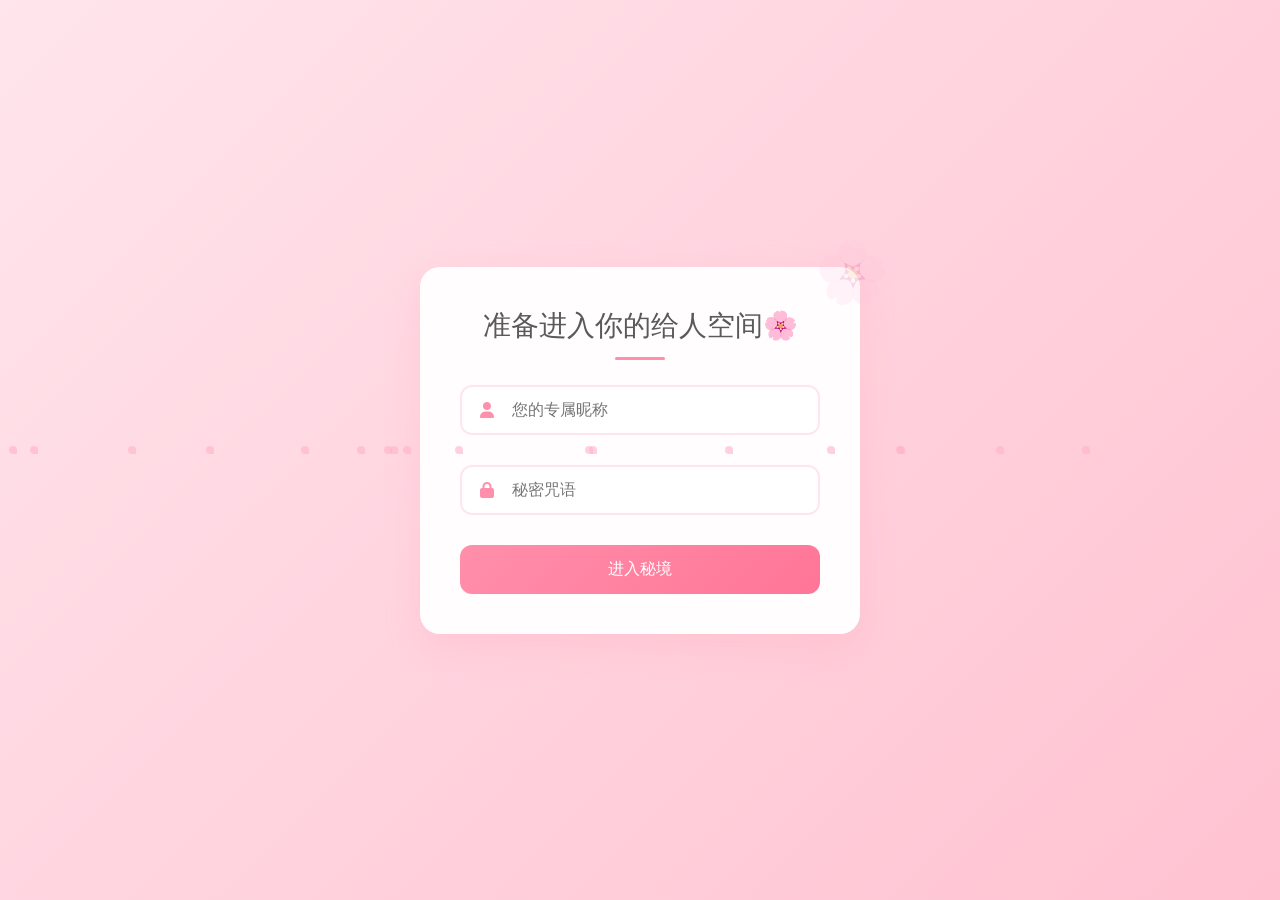
==== index2.html @ 4d69b46b "Update and rename index.html to index2.html" ====
<!DOCTYPE html>
<html lang="zh-CN">

<head>
    <meta charset="UTF-8">
    <meta name="viewport" content="width=device-width, initial-scale=1.0">
    <title>幺妹儿的个人空间</title>
    <link rel="stylesheet" href="/friend/styles.css">
    <link rel="stylesheet" href="https://cdnjs.cloudflare.com/ajax/libs/font-awesome/6.4.0/css/all.min.css">
    <script>
        window.location.href = 'login.html';
    </script>
     </head>

<body>
    <!-- 可收起的侧边导航 -->
    <nav class="sidebar" id="sidebar">
        <div class="toggle-sidebar" onclick="toggleSidebar()">
            <i class="fas fa-chevron-left" id="sidebarIcon"></i>
        </div>
        <img src="avatar.jpg" class="avatar" alt="头像">
        <h2 class="sidebar-text">幺妹儿</h2>
        <ul style="list-style:none; margin-top:1rem;">
            <li onclick="switchView('home')" style="padding:12px; border-radius:12px; cursor:pointer; margin-bottom:8px;">
                <i class="fas fa-home"></i> <span class="sidebar-text">主页</span>
            </li>
            <li onclick="switchView('diary')" style="padding:12px; border-radius:12px; cursor:pointer; margin-bottom:8px;">
                <i class="fas fa-book"></i> <span class="sidebar-text">日记本</span>
            </li>
            <li onclick="switchView('countdown')" style="padding:12px; border-radius:12px; cursor:pointer; margin-bottom:8px;">
                <i class="fas fa-clock"></i> <span class="sidebar-text">倒计时</span>
            </li>
            <li onclick="switchView('wishlist')" style="padding:12px; border-radius:12px; cursor:pointer;">
                <i class="fas fa-star"></i> <span class="sidebar-text">心愿单</span>
            </li>
        </ul>
    </nav>

    <!-- 主内容区 -->
    <main id="mainContent" style="margin-left:280px; padding:2rem; transition: margin-left 0.3s;">
        <!-- 首页 朋友圈 -->
        <section id="homeView">
            <div class="moment-card fade-in">
                <div class="moment-header">
                    <img src="avatar.jpg" class="moment-avatar" alt="头像">
                    <div>
                        <h3>幺妹儿</h3>
                        <small>2025年3月30日17:49</small>
                    </div>
                </div>
                <div class="moment-content">
                    一起看樱花吗ovo
                </div>
                <video id="gardenVideo" controls>
                    <source src="garden_video.mp4" type="video/mp4">
                    您的浏览器不支持视频播放
                </video>
            </div>
            <div class="moment-card fade-in">
                <div class="moment-header">
                    <img src="avatar.jpg" class="moment-avatar" alt="头像">
                    <div>
                        <h3>幺妹儿</h3>
                        <small>2025年3月29日12:52</small>
                    </div>
                </div>
                <div class="moment-content">
                    孤独患者 - 陈奕迅
                </div>
                <div class="moment-content">
                    <audio controls>
                        <source src="music.mp3" type="audio/mpeg">
                        您的浏览器不支持音频播放
                    </audio>
                </div>
            </div>
            <div class="moment-card fade-in">
                <div class="moment-header">
                    <img src="avatar.jpg" class="moment-avatar" alt="头像">
                    <div>
                        <h3>幺妹儿</h3>
                        <small>2025年3月28日18:16</small>
                    </div>
                </div>
                <div class="moment-content">
                    <p>姐妹还是大权威了</p >
                    <img src="1.jpg" alt="图文内容图片" style="max-width: 100%; height: auto;">
                </div>
            </div>
            <div class="moment-card fade-in">
                <div class="moment-header">
                    <img src="avatar.jpg" class="moment-avatar" alt="头像">
                    <div>
                        <h3>幺妹儿</h3>
                        <small>2025年3月21日21:03</small>
                    </div>
                </div>
                <div class="moment-content">
                    <p>小企鹅🐧</p >
                    <img src="2.jpg" alt="图文内容图片" style="max-width: 100%; height: auto;">
                    <img src="3.jpg" alt="图文内容图片" style="max-width: 100%; height: auto;">
                </div>
            </div>
            <div class="moment-card fade-in">
                <div class="moment-header">
                    <img src="avatar.jpg" class="moment-avatar" alt="头像">
                    <div>
                        <h3>幺妹儿</h3>
                        <small>2025年3月21日17:25</small>
                    </div>
                </div>
                <div class="moment-content">
                    <p>等你读懂我的鱿鱼 我已经被做成铁板烧了TvT</p >
                </div>
            </div>
            <div class="moment-card fade-in">
                <div class="moment-header">
                    <img src="avatar.jpg" class="moment-avatar" alt="头像">
                    <div>
                        <h3>幺妹儿</h3>
                        <small>2025年3月16日15:24</small>
                    </div>
                </div>
                <div class="moment-content">
                    <p>爱使人像小孩</p >
                    <img src="4.jpg" alt="图文内容图片" style="max-width: 100%; height: auto;">
                    <img src="5.jpg" alt="图文内容图片" style="max-width: 100%; height: auto;">
                </div>
      </div>
            <div class="moment-card fade-in">
                <div class="moment-header">
                    <img src="avatar.jpg" class="moment-avatar" alt="头像">
                    <div>
                        <h3>幺妹儿</h3>
                        <small>2025年3月15日19:05</small>
                    </div>
                </div>
                <div class="moment-content">
                    <p>如果你连我的眼泪都不在乎 那我将没有任何武器TvT</p >
                </div>
            </div>
            <div class="moment-card fade-in">
                <div class="moment-header">
                    <img src="avatar.jpg" class="moment-avatar" alt="头像">
                    <div>
                        <h3>幺妹儿</h3>
                        <small>2025年3月9日16:48</small>
                    </div>
                </div>
                <div class="moment-content">
                    <p>阿玛提拉斯</p >
                    <img src="6.jpg" alt="图文内容图片" style="max-width: 100%; height: auto;">
                </div>
            </div>
            <div class="moment-card fade-in">
                <div class="moment-header">
                    <img src="avatar.jpg" class="moment-avatar" alt="头像">
                    <div>
                        <h3>幺妹儿</h3>
                        <small>2025年3月9日16:40</small>
                    </div>
                </div>
                <div class="moment-content">
                    <p>う手写小猫开心日志₍˄ ₗ   ̫ ₗ ˄₎੭ﾞ。</p >
                </div>
                <video id="gardenVideo" controls>
                    <source src="7.mp4" type="video/mp4">
                    您的浏览器不支持视频播放
                </video>
            </div>
            <div class="moment-card fade-in">
                <div class="moment-header">
                    <img src="avatar.jpg" class="moment-avatar" alt="头像">
                    <div>
                        <h3>幺妹儿</h3>
                        <small>2025年3月21日21:03</small>
                    </div>
                </div>
                <div class="moment-content">
                    <p>ꉂ  ᳐  ˋ ᗜ ˊ    ᳐ฅ</p >
                    <img src="8.jpg" alt="图文内容图片" style="max-width: 100%; height: auto;">
                </div>
            </div>
        </section>

        <!-- 日记本视图 -->
        <section id="diaryView" style="display:none;">
            <div style="background:var(--card-bg); backdrop-filter:var(--blur); border-radius:18px; padding:1.5rem; margin-bottom:2rem;">
                <div style="display:flex; gap:12px; margin-bottom:1rem;">
                    <button onclick="saveDiary()" style="padding:0 24px; height:44px; background:var(--primary); color:white; border:none; border-radius:12px; cursor:pointer;">
                        <i class="fas fa-save"></i> 保存日记
                    </button>
                    <input type="color" id="moodColor" style="height:44px; width:44px; border-radius:12px; border:none;">
                </div>
                <textarea id="diaryContent" placeholder="写下今天的感受..." style="width:100%; height:200px; padding:1rem; border-radius:12px; border:1px solid #eee; resize: none;"></textarea>
            </div>
            <div id="diaryContainer" style="display:grid; grid-template-columns:repeat(auto-fill, minmax(300px, 1fr)); gap:1.5rem;"></div>
        </section>

        <!-- 倒计时视图 -->
        <section id="countdownView" style="display:none;">
            <div style="background:var(--card-bg); backdrop-filter:var(--blur); border-radius:18px; padding:1.5rem; margin-bottom:2rem;">
                <h3 style="margin-bottom:1rem;">添加新倒计时</h3>
                <div style="display:flex; gap:12px; margin-bottom:1rem;">
                    <input type="text" id="countdownName" placeholder="事件名称" style="flex:1; padding:12px; border-radius:12px; border:1px solid #eee;">
                    <input type="date" id="countdownDate" style="padding:12px; border-radius:12px; border:1px solid #eee;">
                </div>
                <button onclick="addCountdown()" style="padding:0 24px; height:44px; background:var(--secondary); color:white; border:none; border-radius:12px; cursor:pointer;">
                    <i class="fas fa-plus"></i> 添加新倒计时
                </button>
            </div>
            <div id="countdownContainer"></div>
        </section>

        <!-- 心愿单视图 -->
        <section id="wishlistView" style="display:none;">
            <div style="background:var(--card-bg); backdrop-filter:var(--blur); border-radius:18px; padding:1.5rem; margin-bottom:2rem;">
                <h3 style="margin-bottom:1rem;">添加新心愿</h3>
                <div style="display:flex; gap:12px; margin-bottom:1rem;">
                    <input type="text" id="wishInput" placeholder="我的心愿..." style="flex:1; padding:12px; border-radius:12px; border:1px solid #eee;">
                </div>
                <button onclick="addWish()" style="padding:0 24px; height:44px; background:var(--secondary); color:white; border:none; border-radius:12px; cursor:pointer;">
                    <i class="fas fa-plus"></i> 添加
                </button>
            </div>
            <div id="wishlistContainer" style="display:grid; gap:1rem;"></div>
        </section>
    </main>

    <!-- 图片查看器 -->
    <div id="imageViewer" style="position:fixed; top:0; left:0; width:100vw; height:100vh; background:rgba(0,0,0,0.9); display:none; justify-content:center; align-items:center; z-index:1000;">
        <span onclick="closeImage()" style="position:absolute; top:20px; right:20px; color:white; font-size:2rem; cursor:pointer;">&times;</span>
        < img id="viewedImage" style="max-width:90%; max-height:90%; border-radius:8px;">
    </div>

    <!-- 音乐播放器 -->
    <div style="position:fixed; bottom:0; left:200px; right:0; height:80px; background:var(--card-bg); backdrop-filter:var(--blur); display:flex; align-items:center; padding:0 2rem; border-top:1px solid rgba(0,0,0,0.05); transition: left 0.3s;">
        <audio id="player" controls style="width:100%;">
            <source src="music.mp3" type="audio/mpeg">
            您的浏览器不支持音频元素
        </audio>
    </div>

    <script src="/friend/app.js"></script>
</body>

</html>
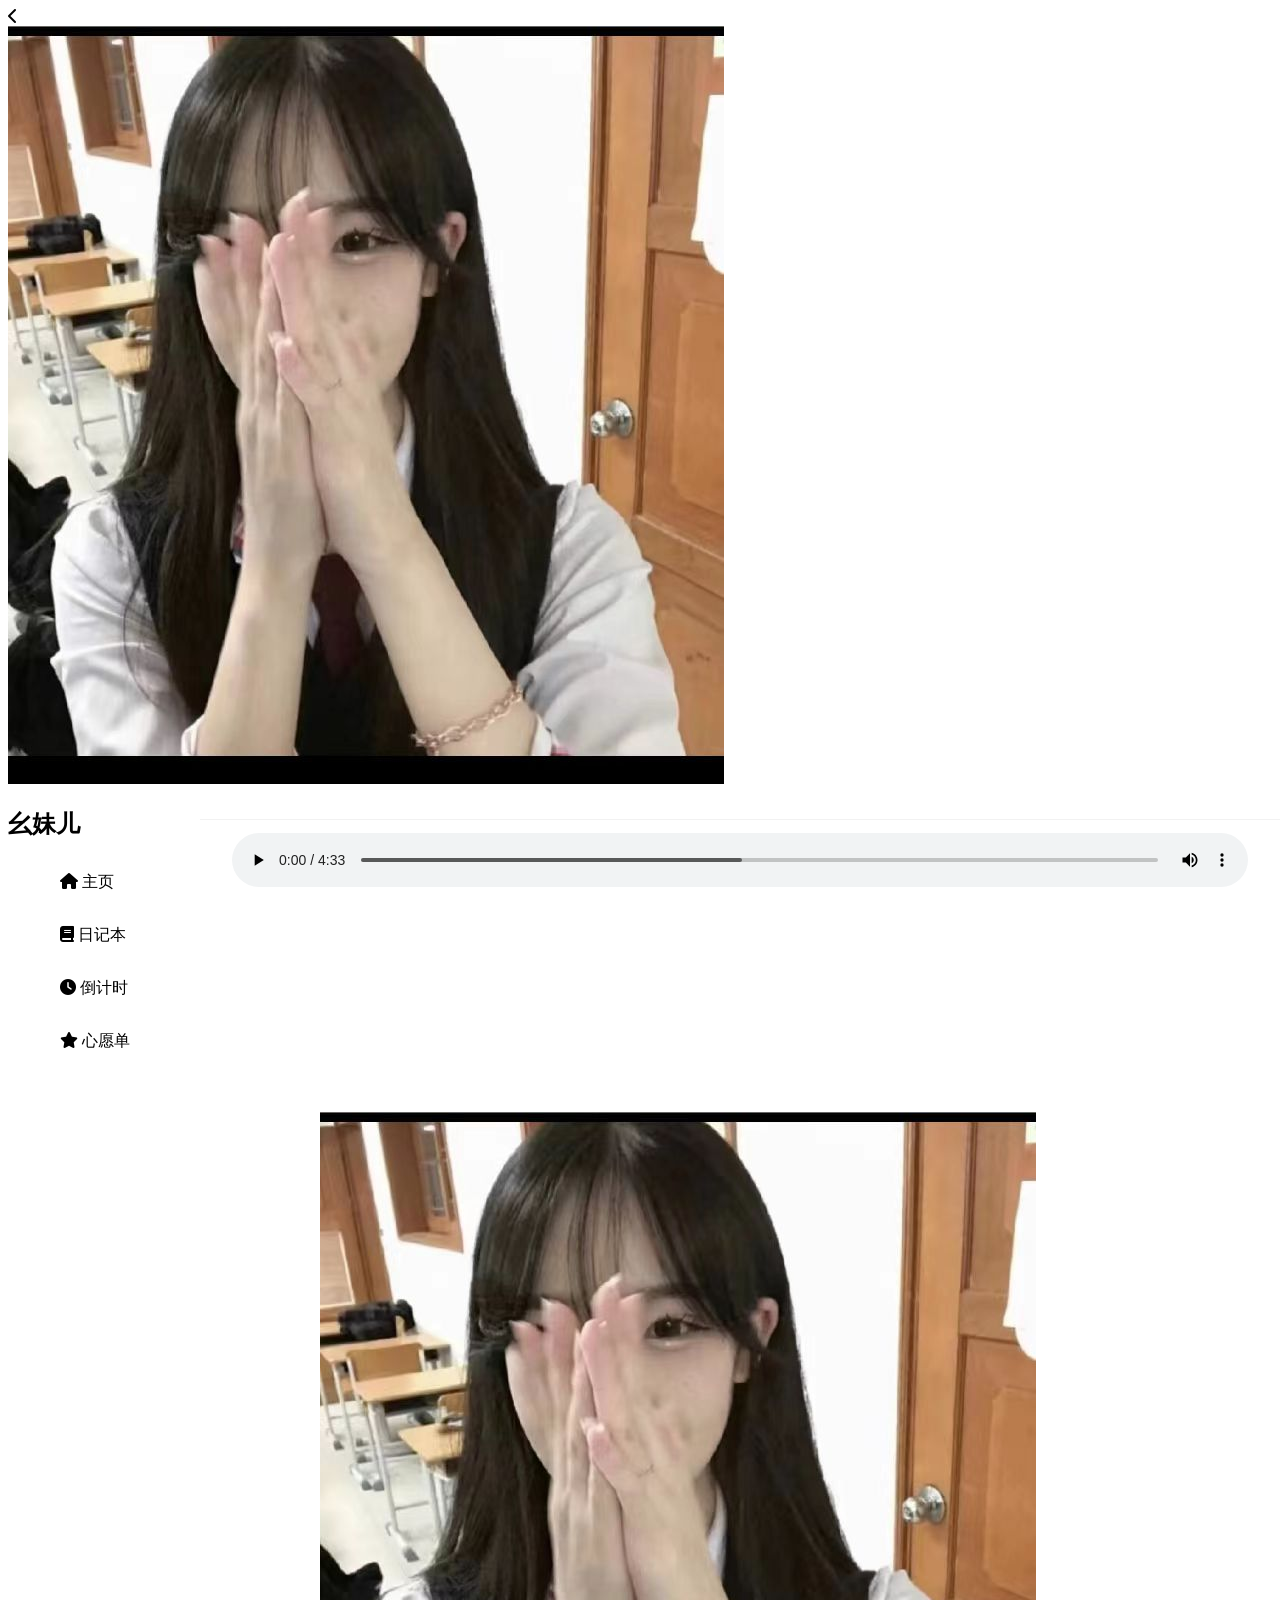
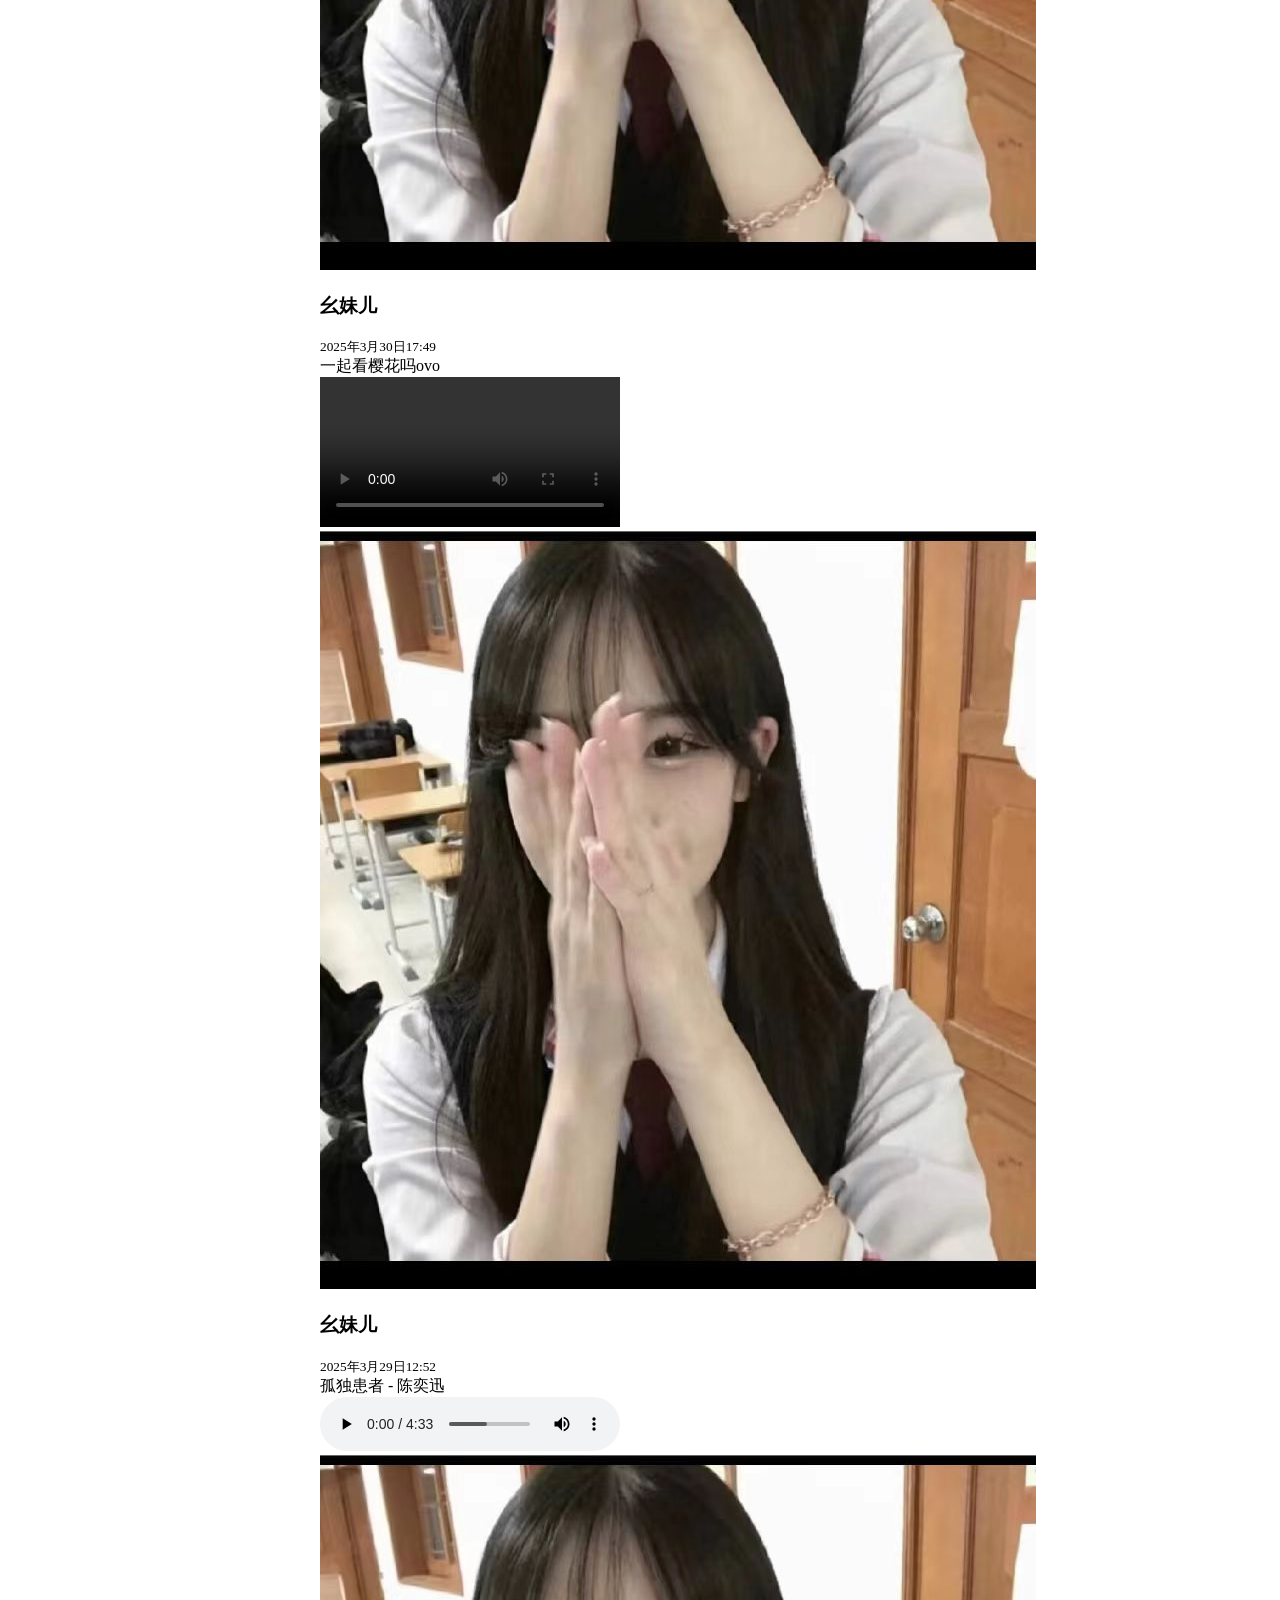
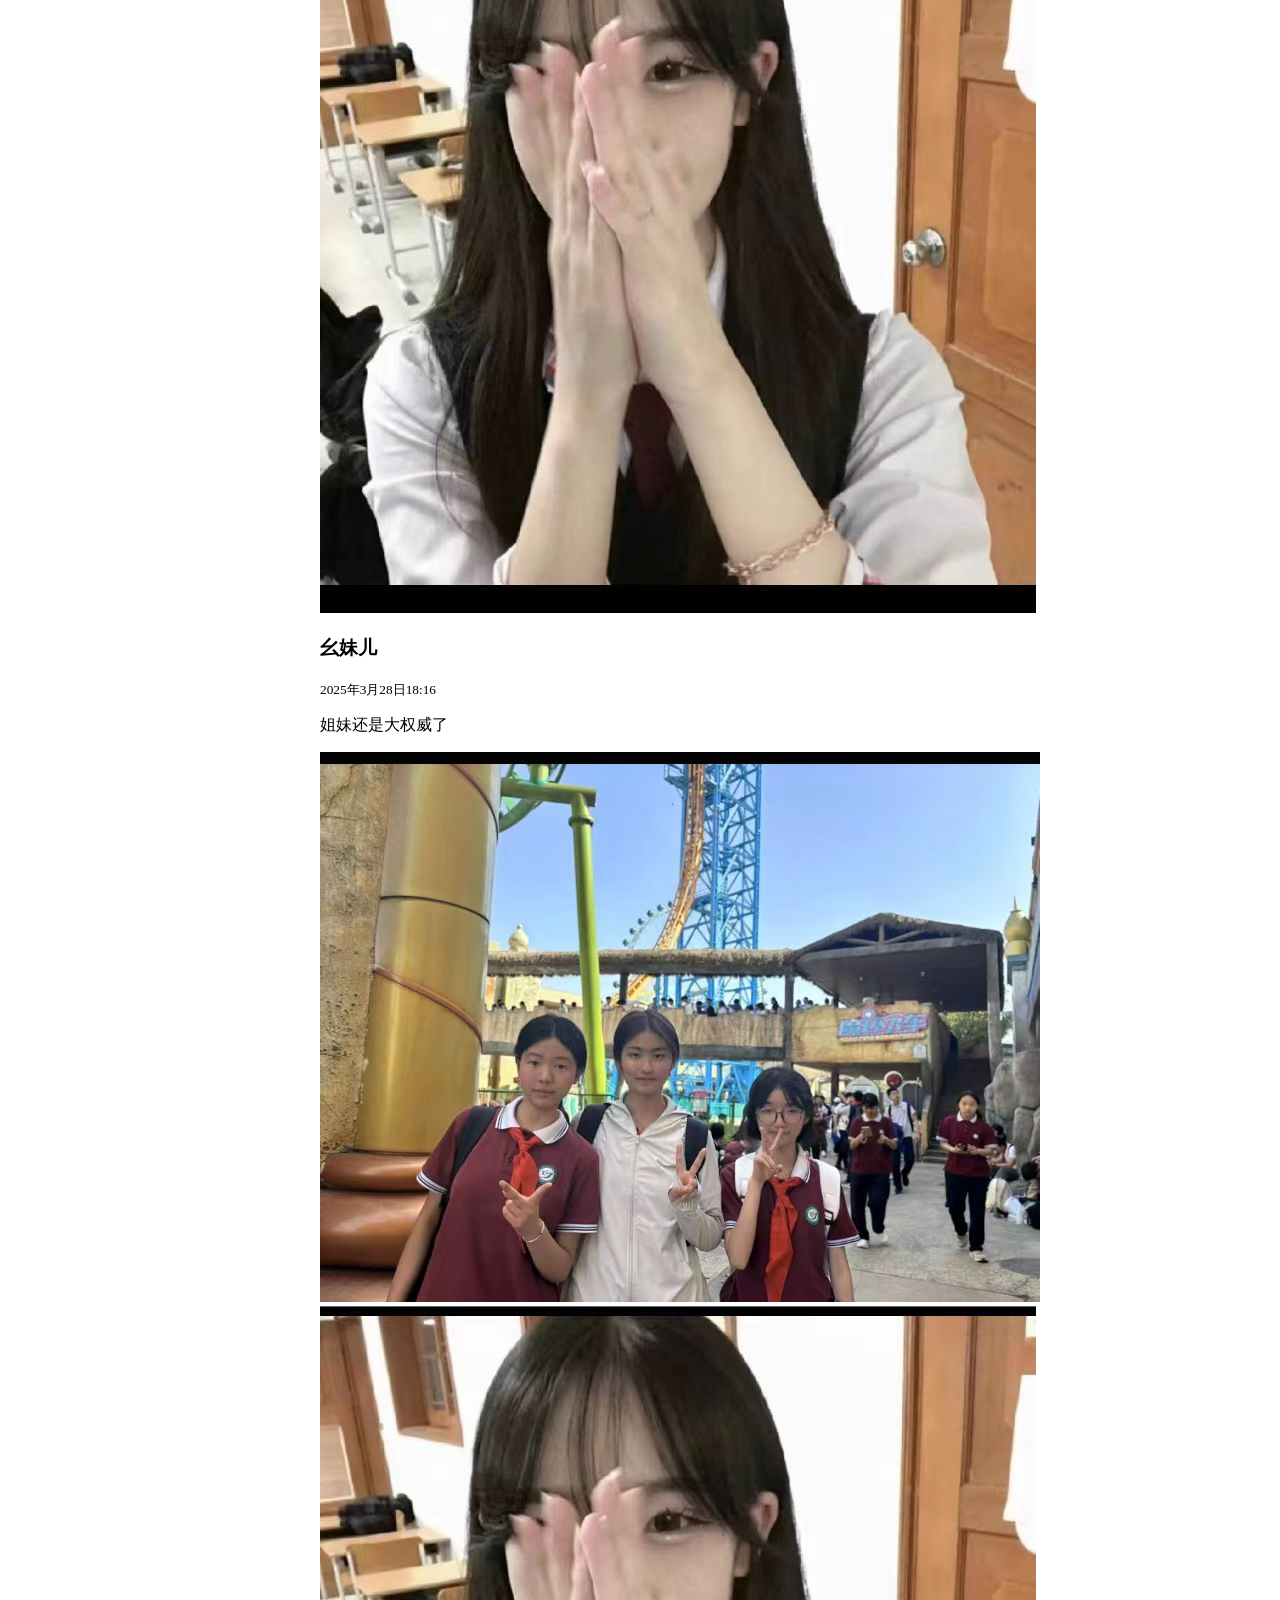
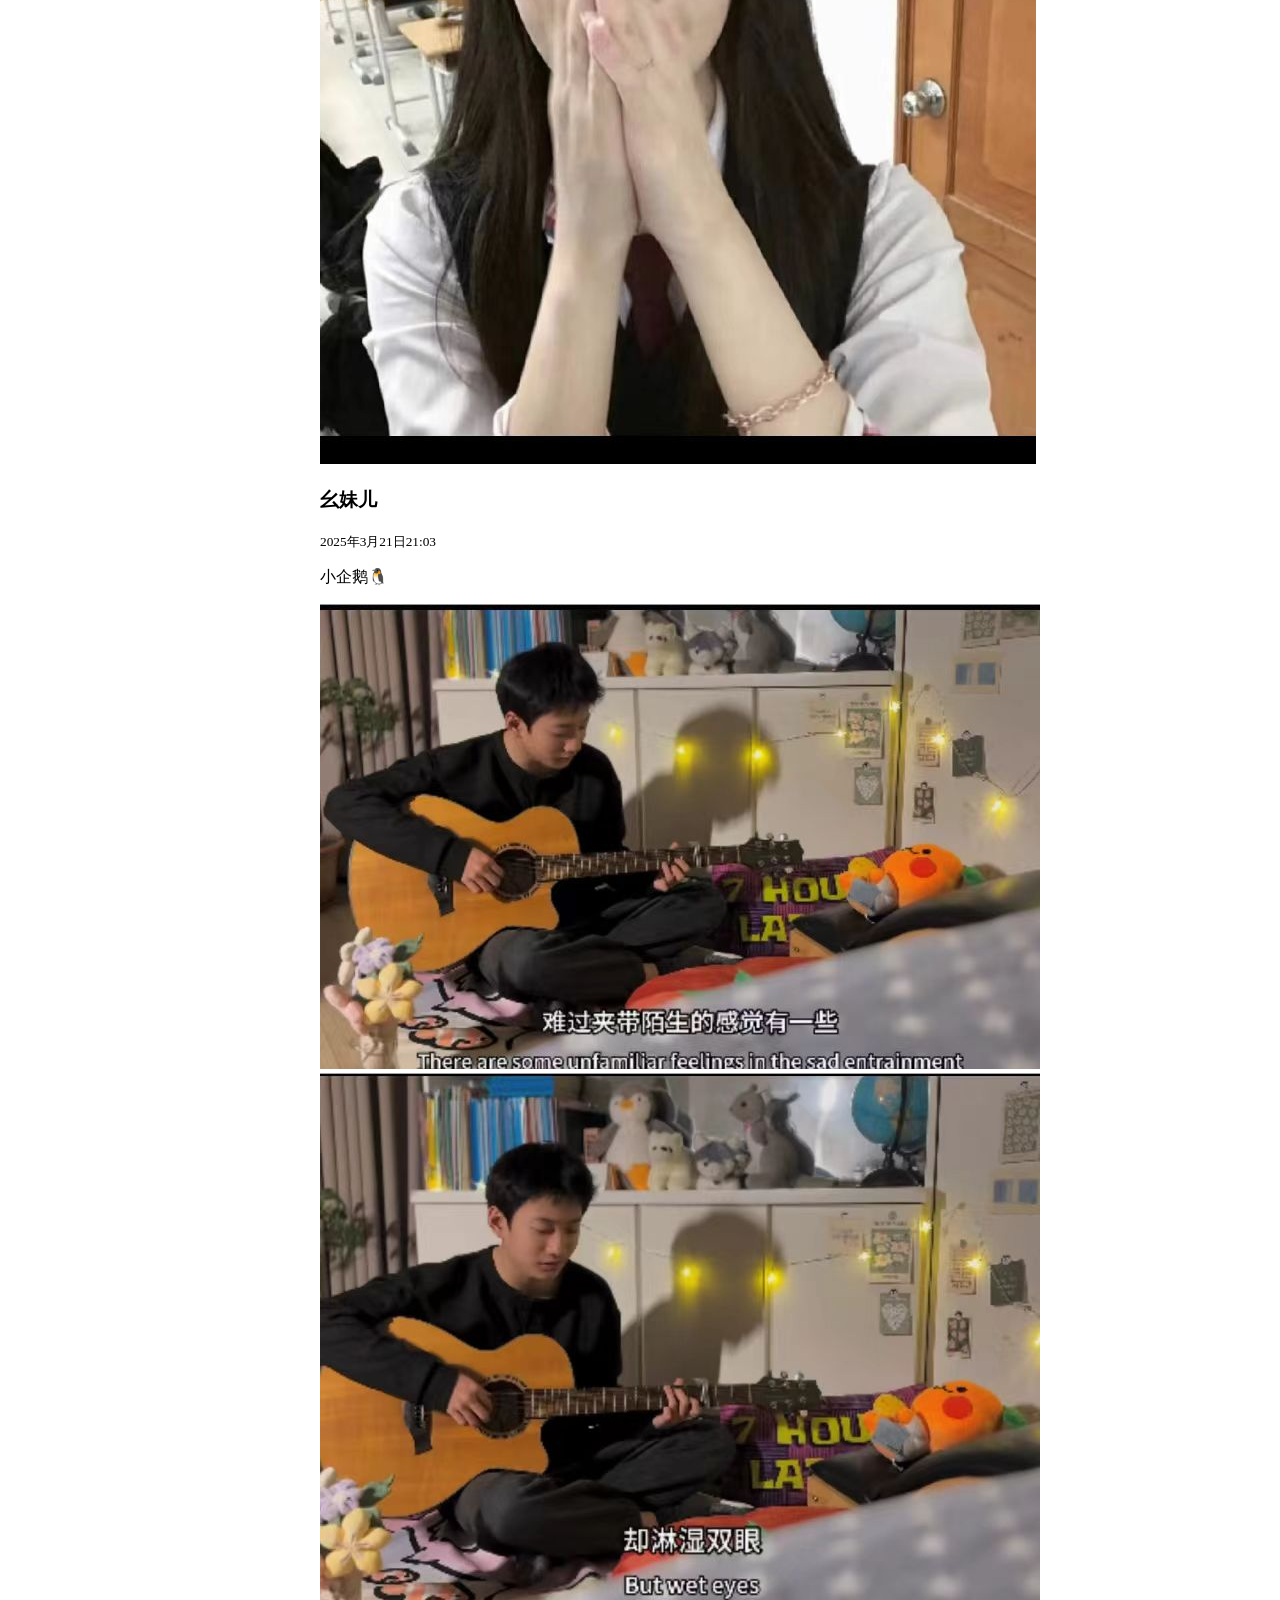
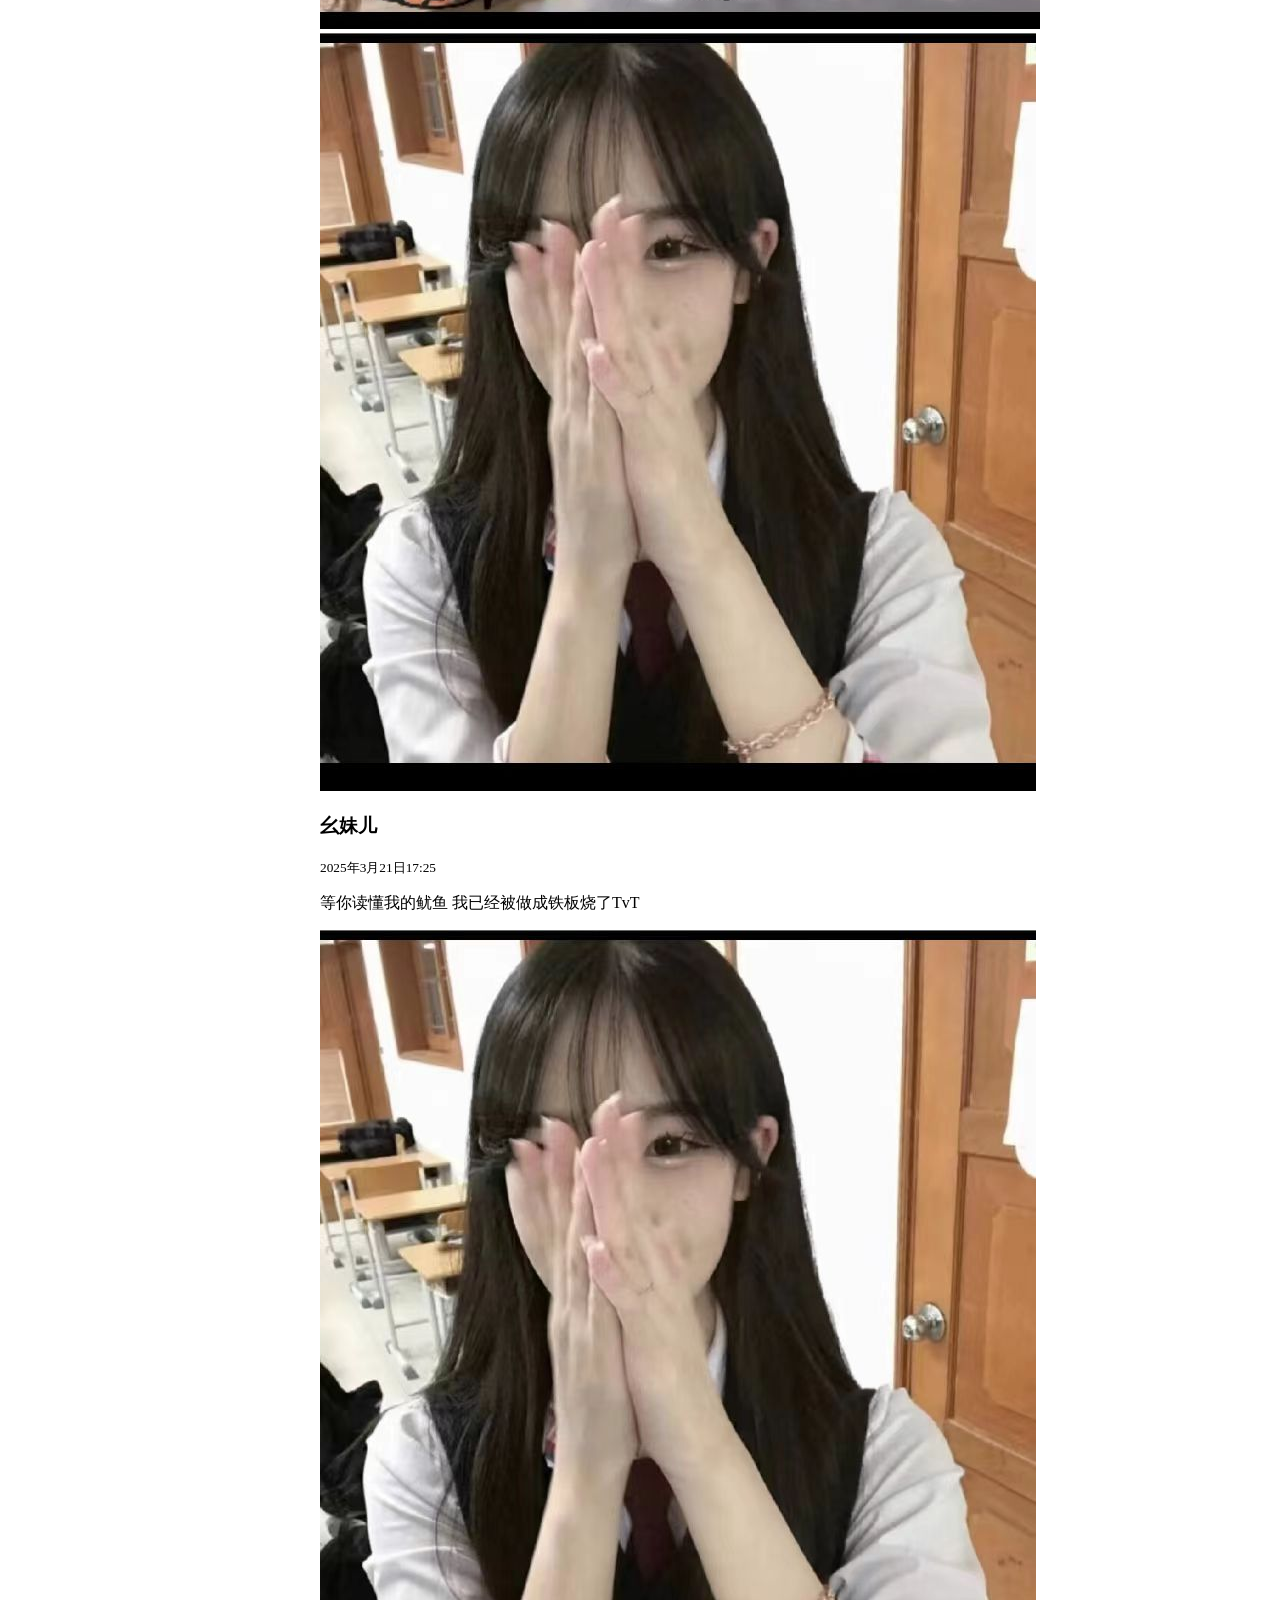
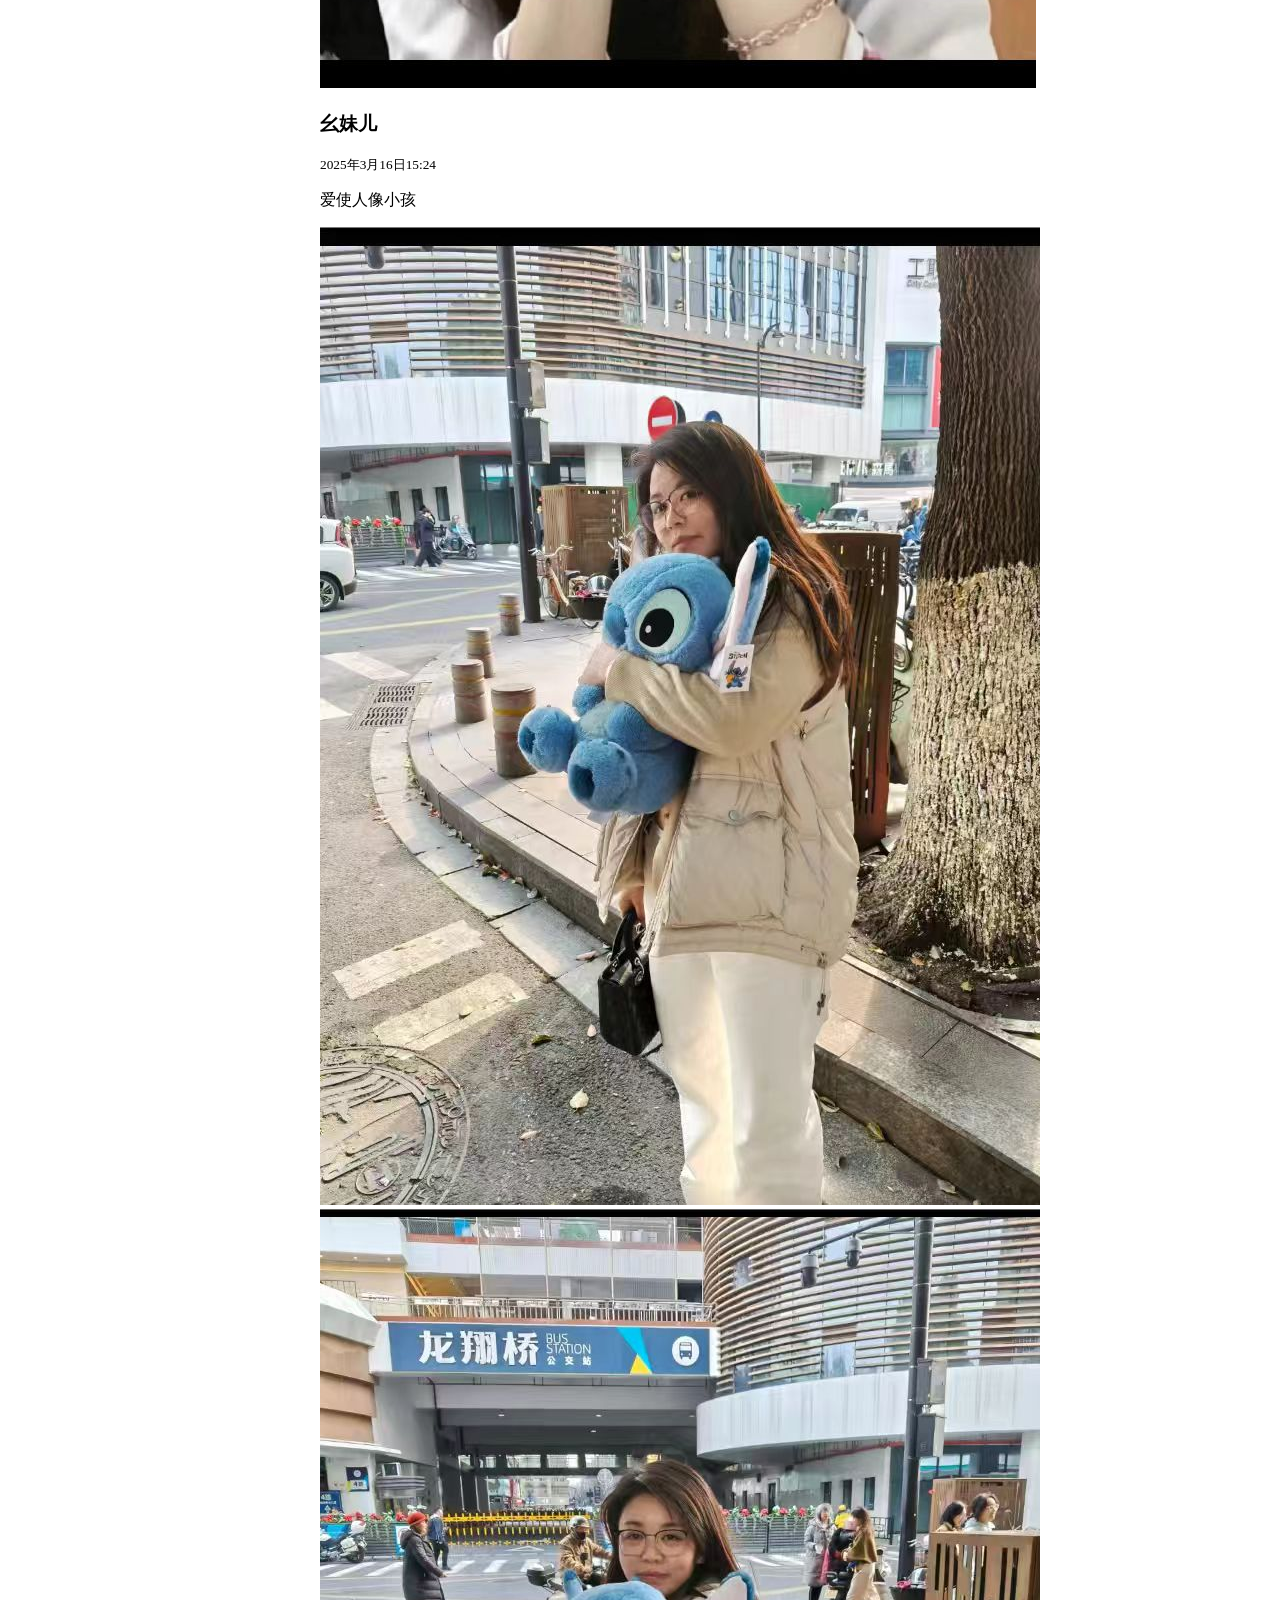
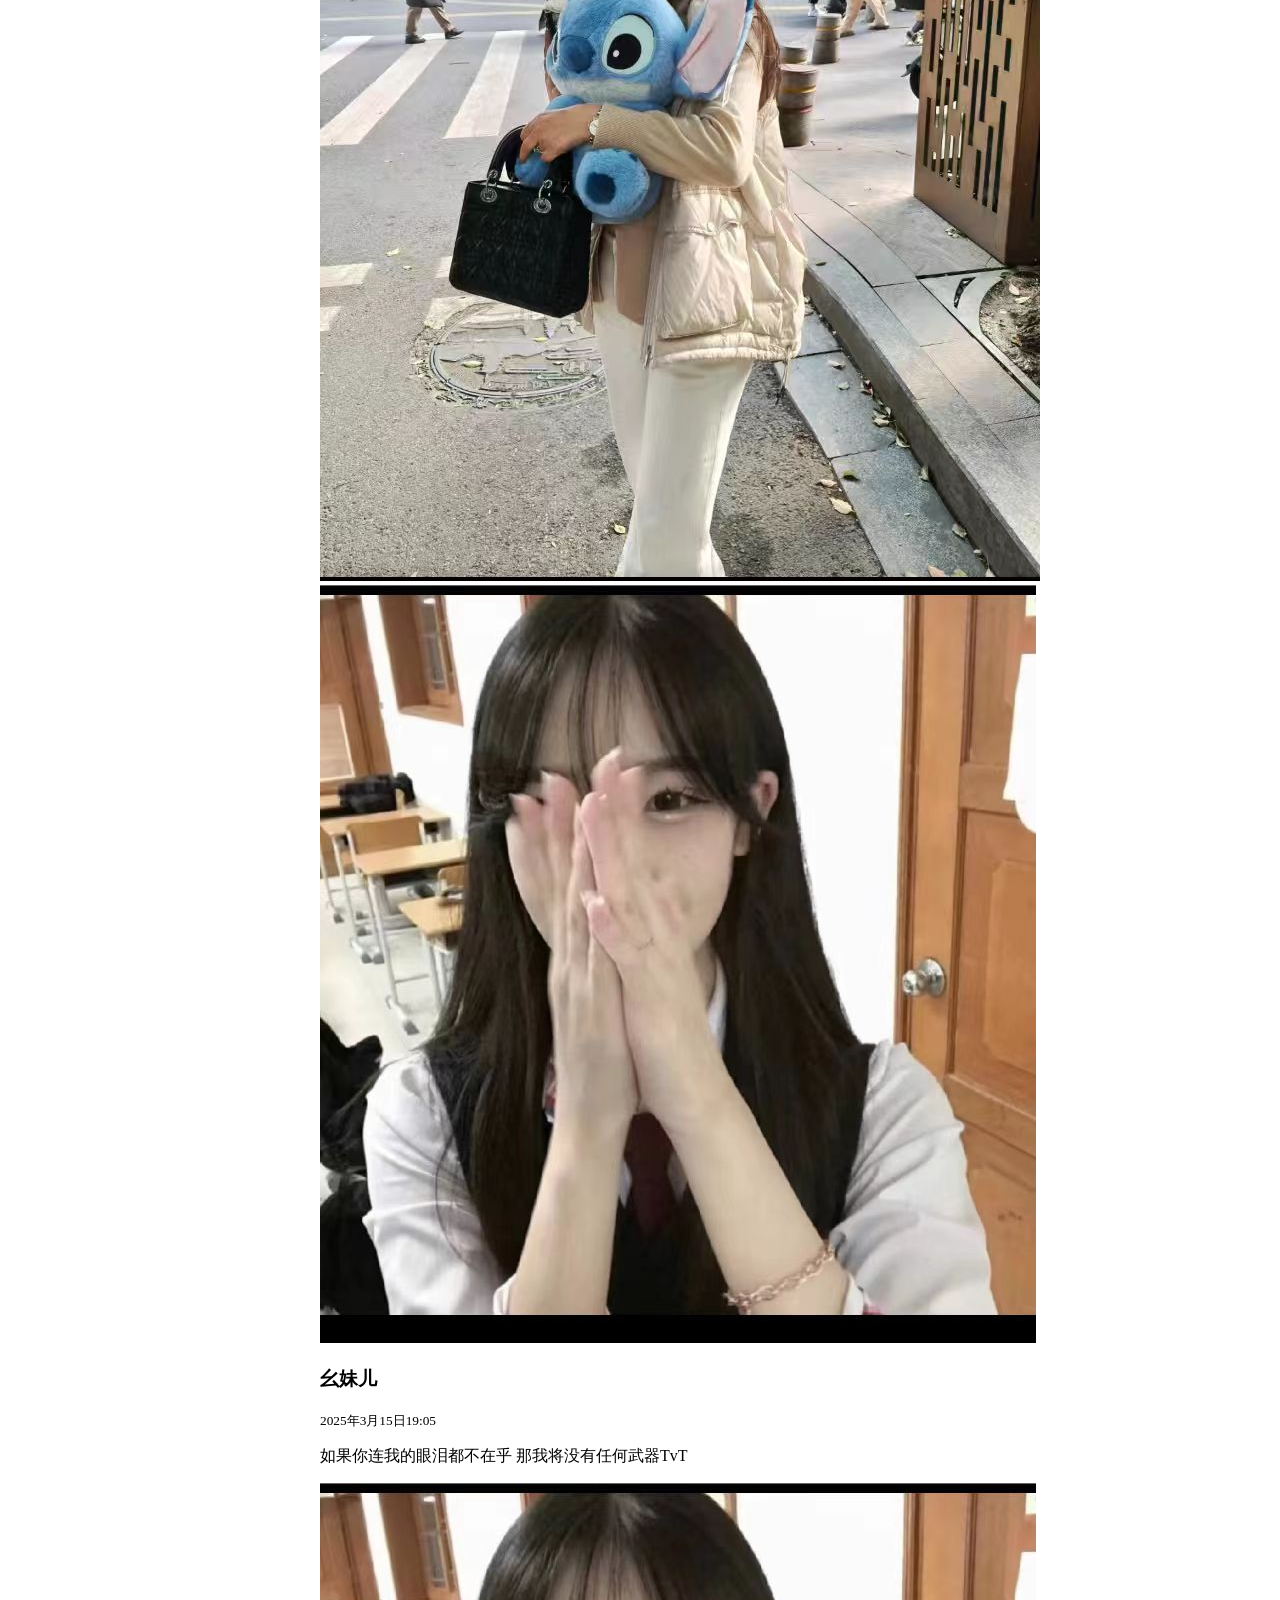
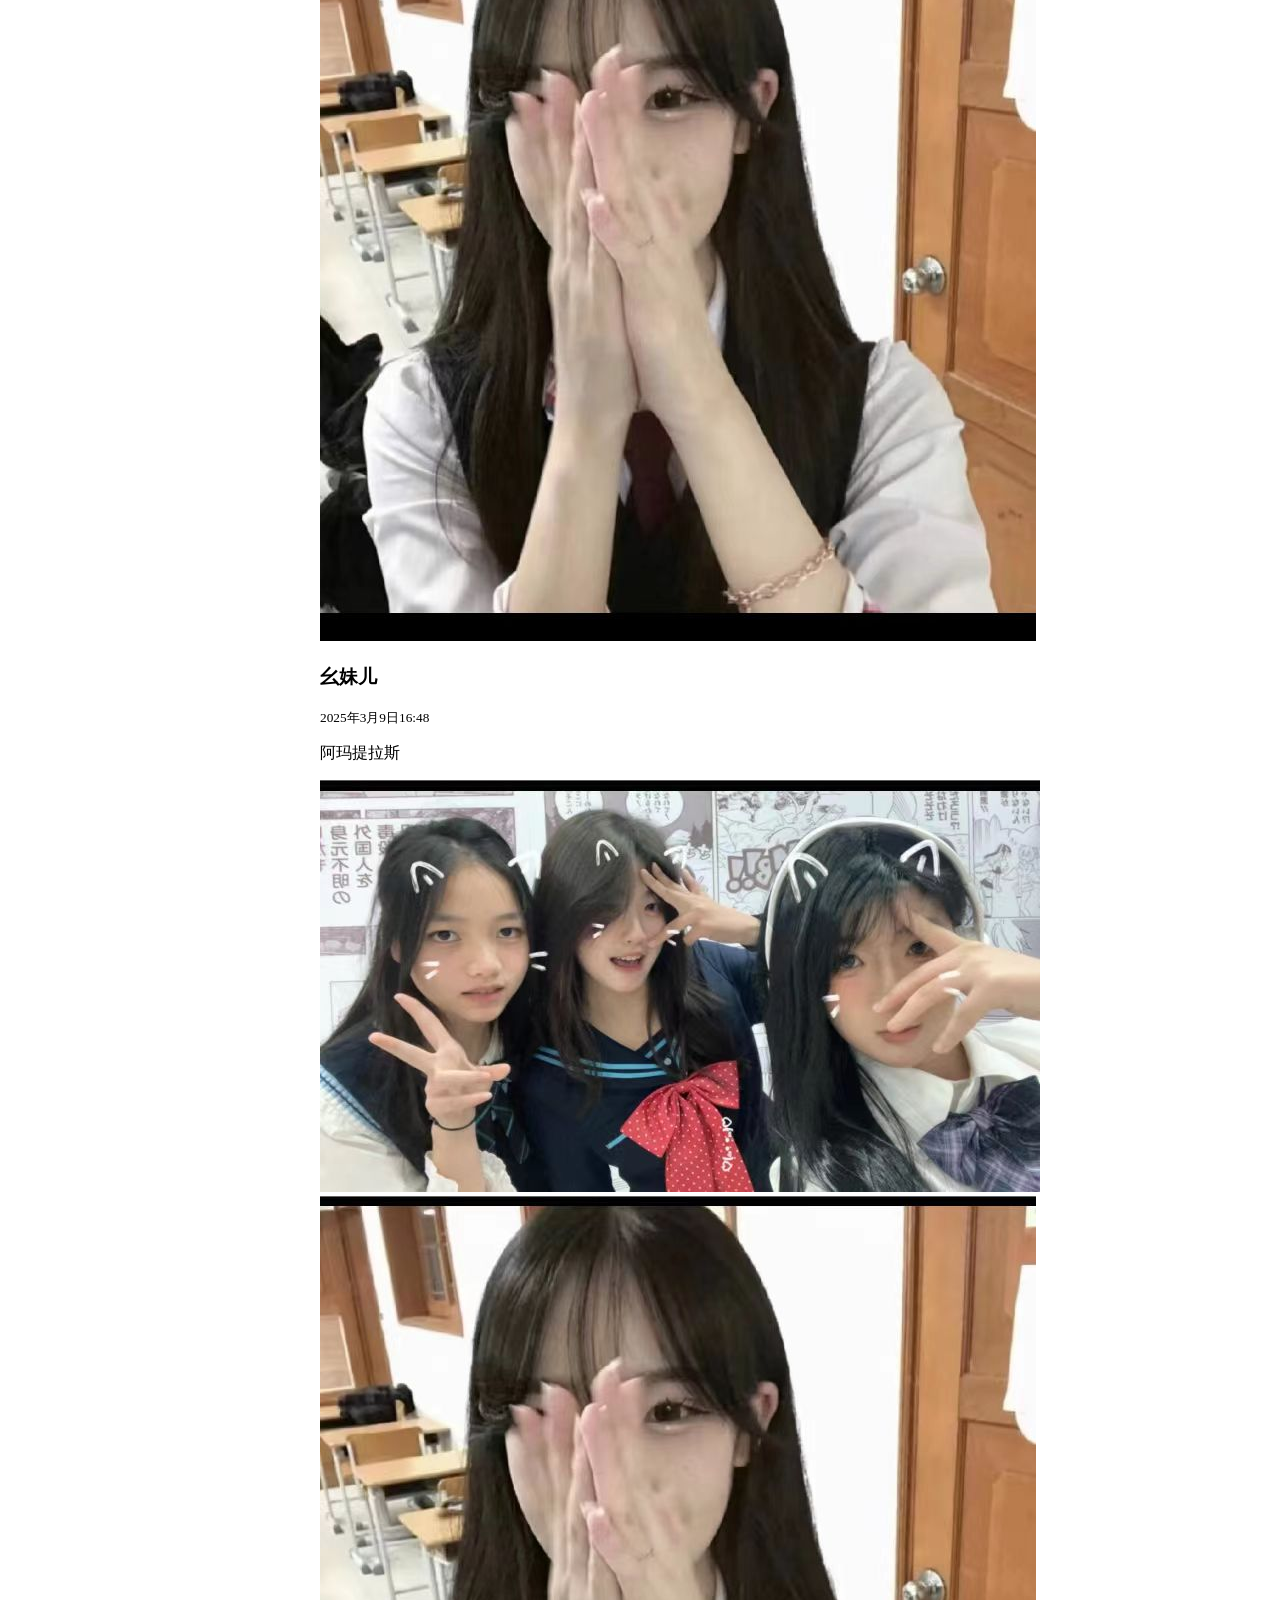
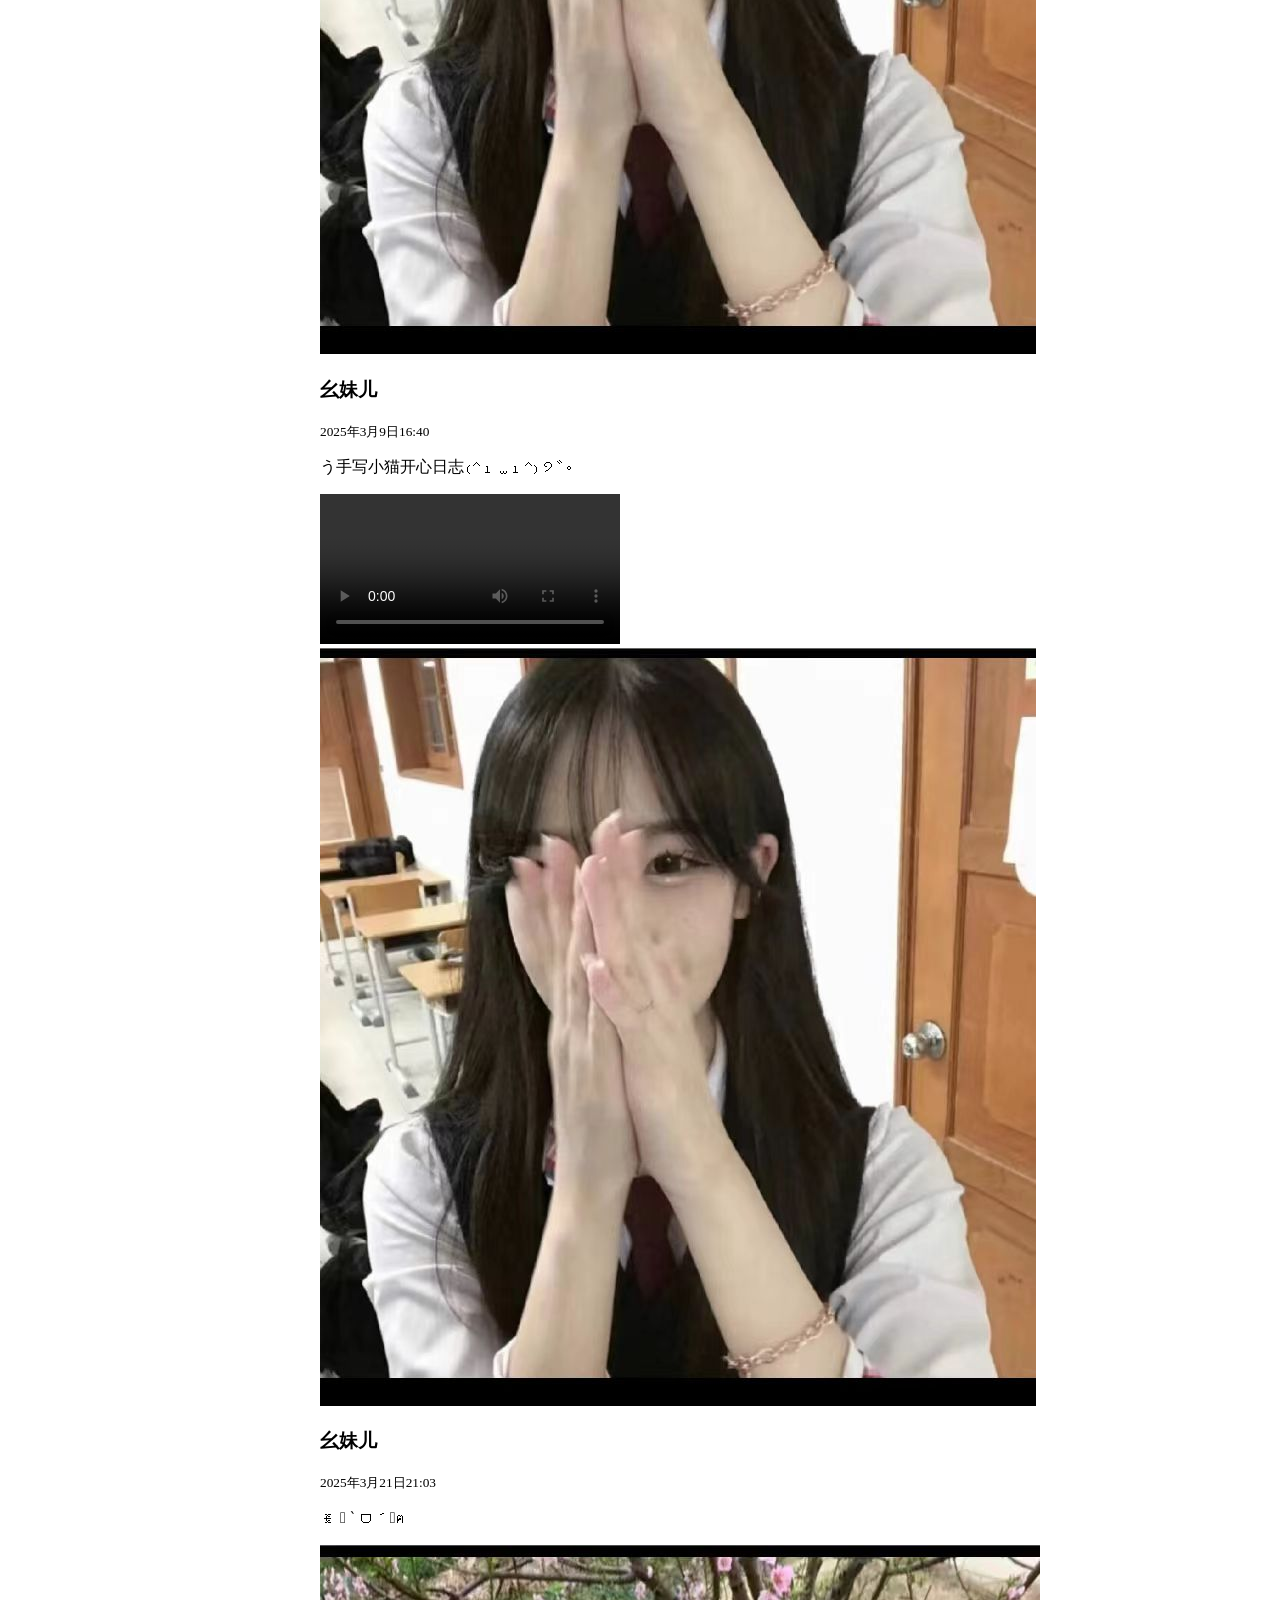
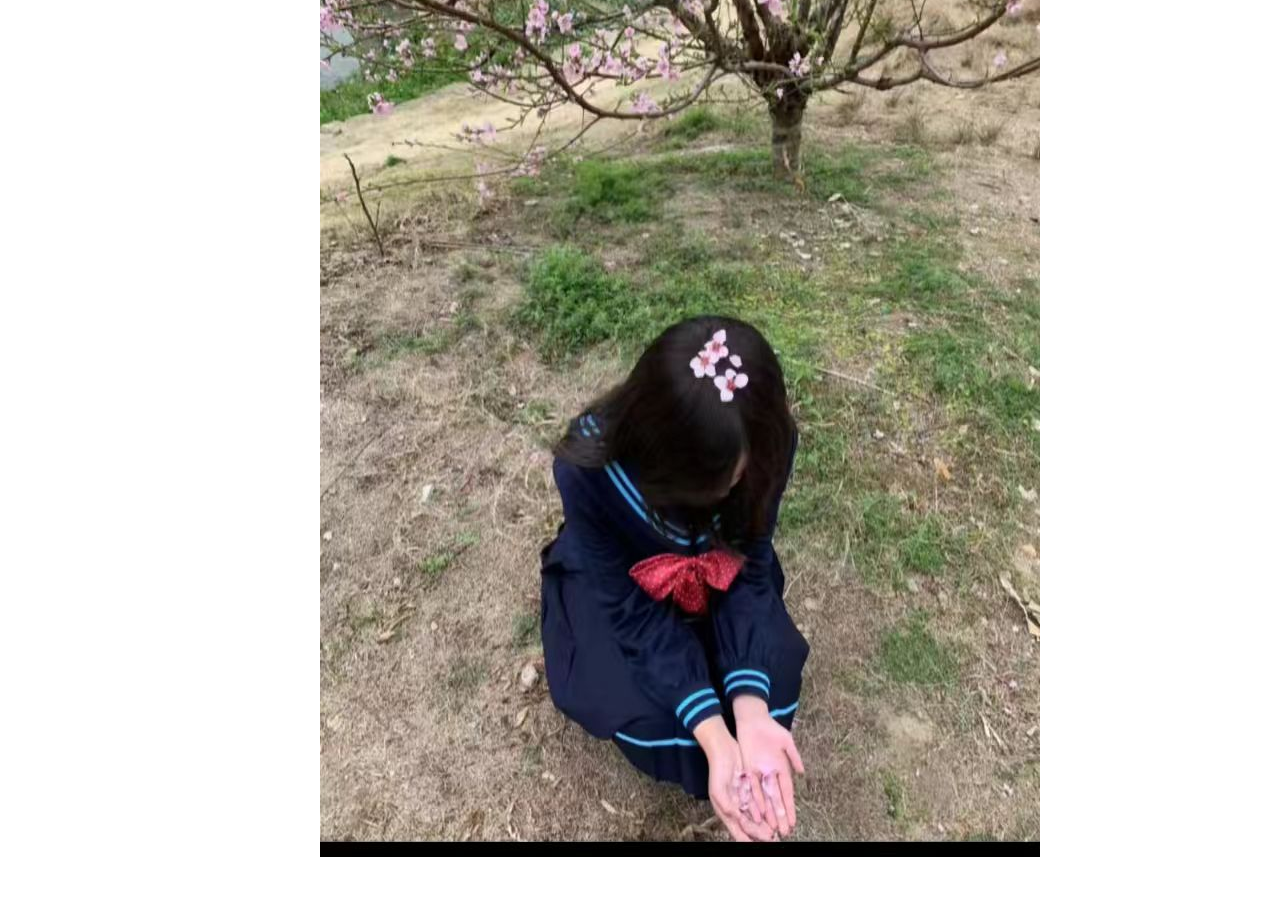
==== commit 14d6dc3c: "Update index2.html" ====
--- a/index2.html
+++ b/index2.html
@@ -7,9 +7,6 @@
     <title>幺妹儿的个人空间</title>
     <link rel="stylesheet" href="/friend/styles.css">
     <link rel="stylesheet" href="https://cdnjs.cloudflare.com/ajax/libs/font-awesome/6.4.0/css/all.min.css">
-    <script>
-        window.location.href = 'login.html';
-    </script>
      </head>
 
 <body>
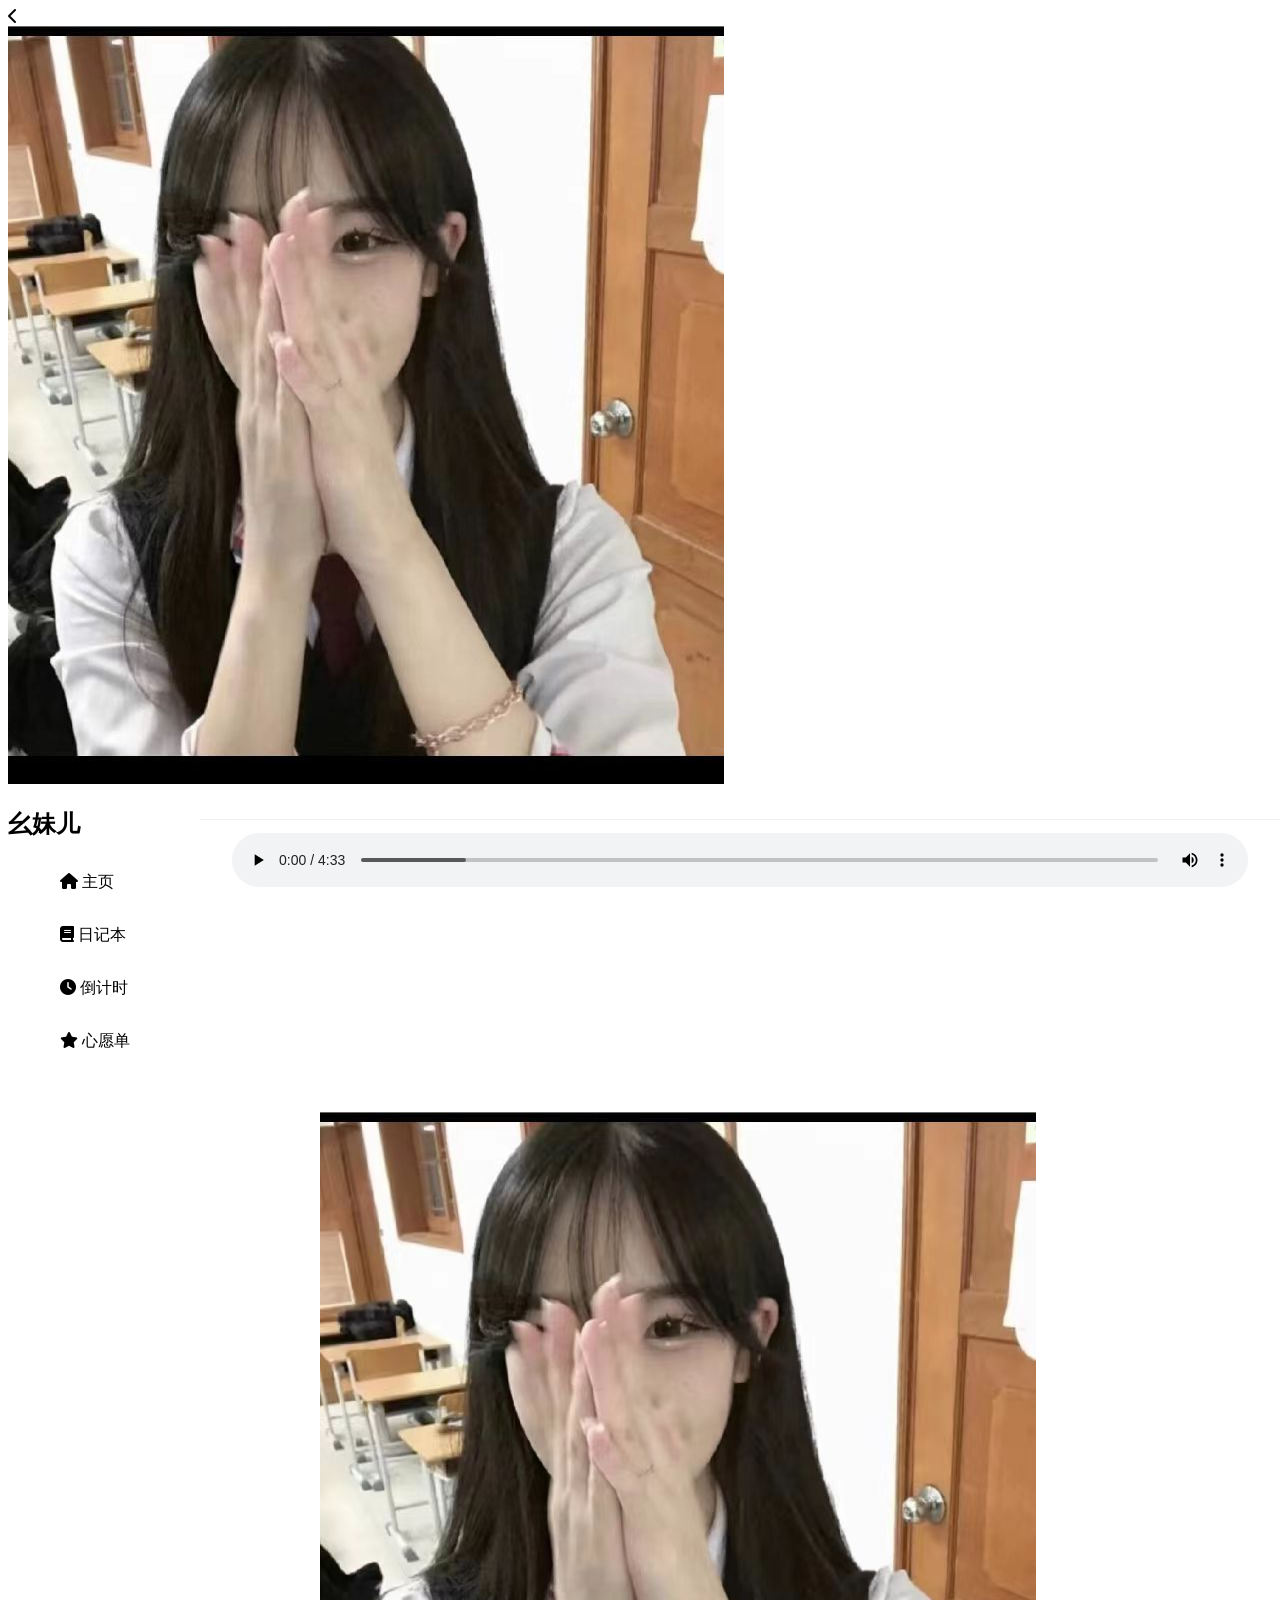
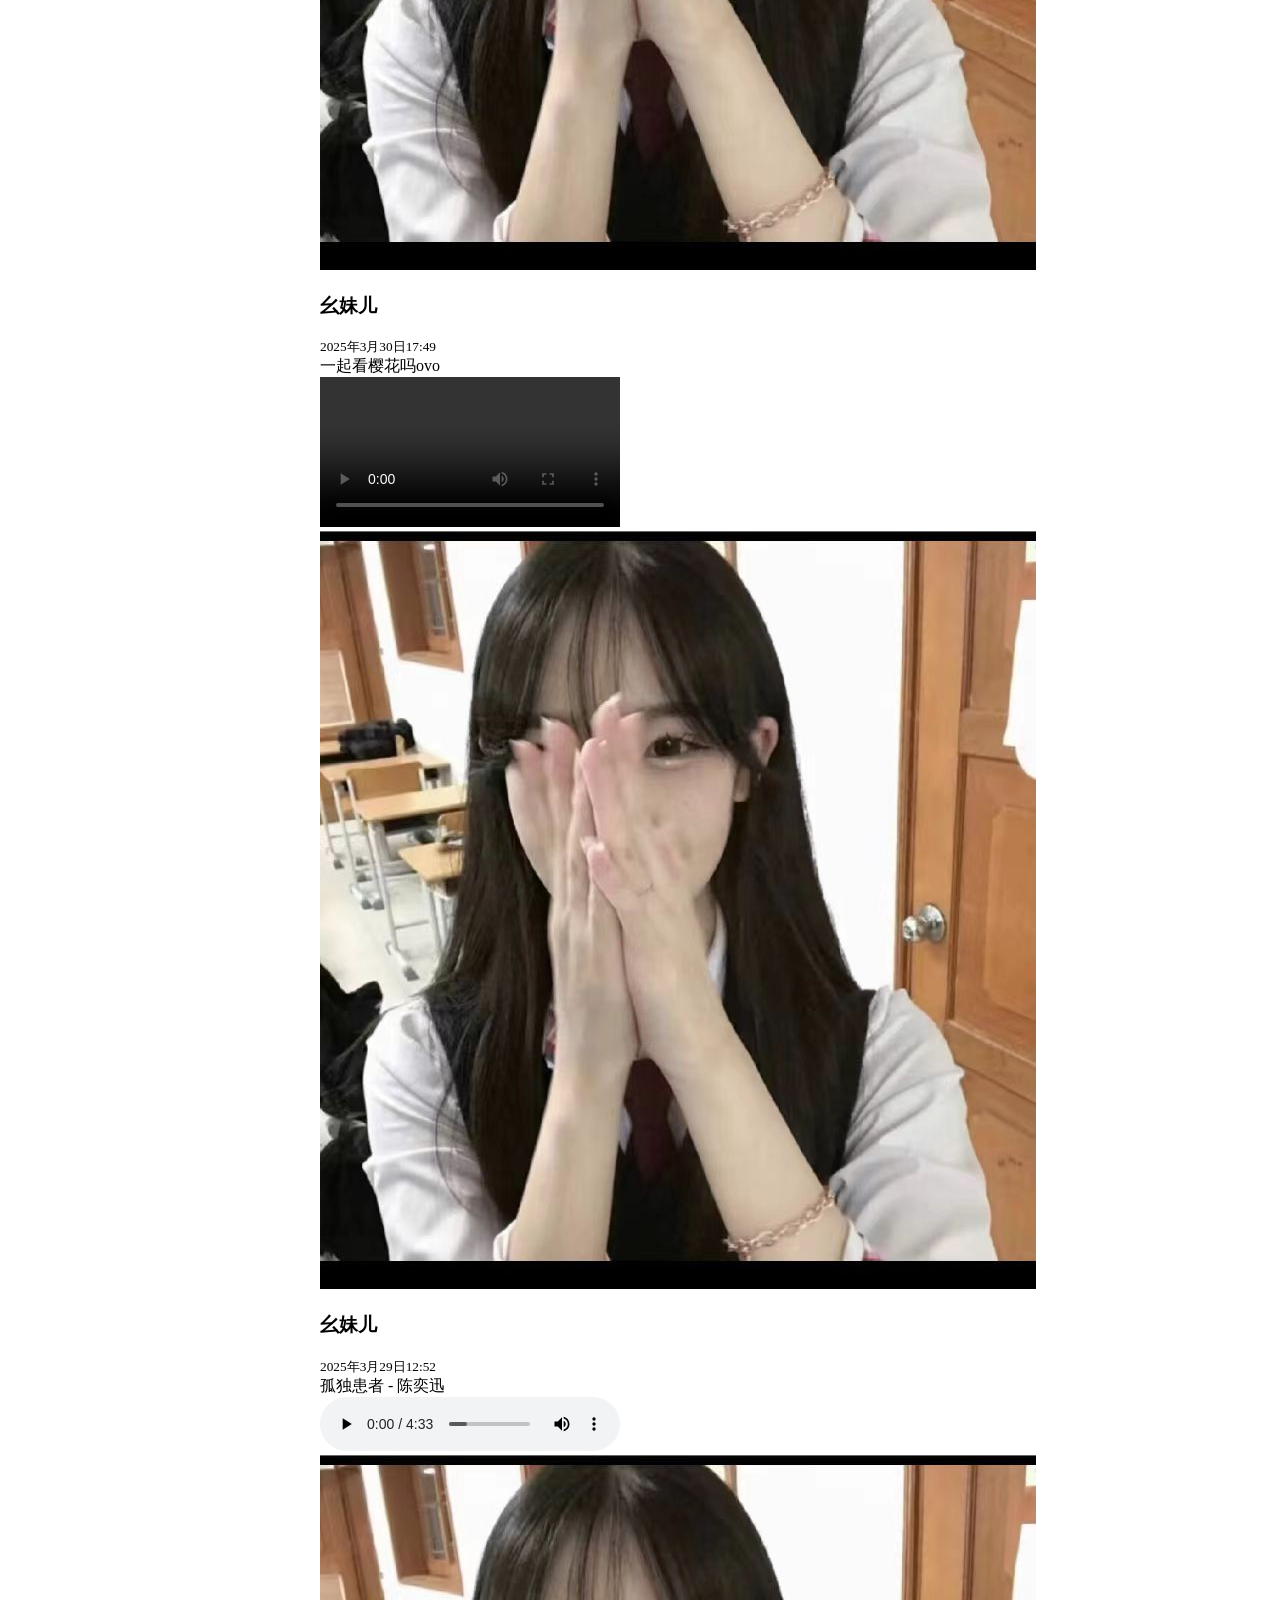
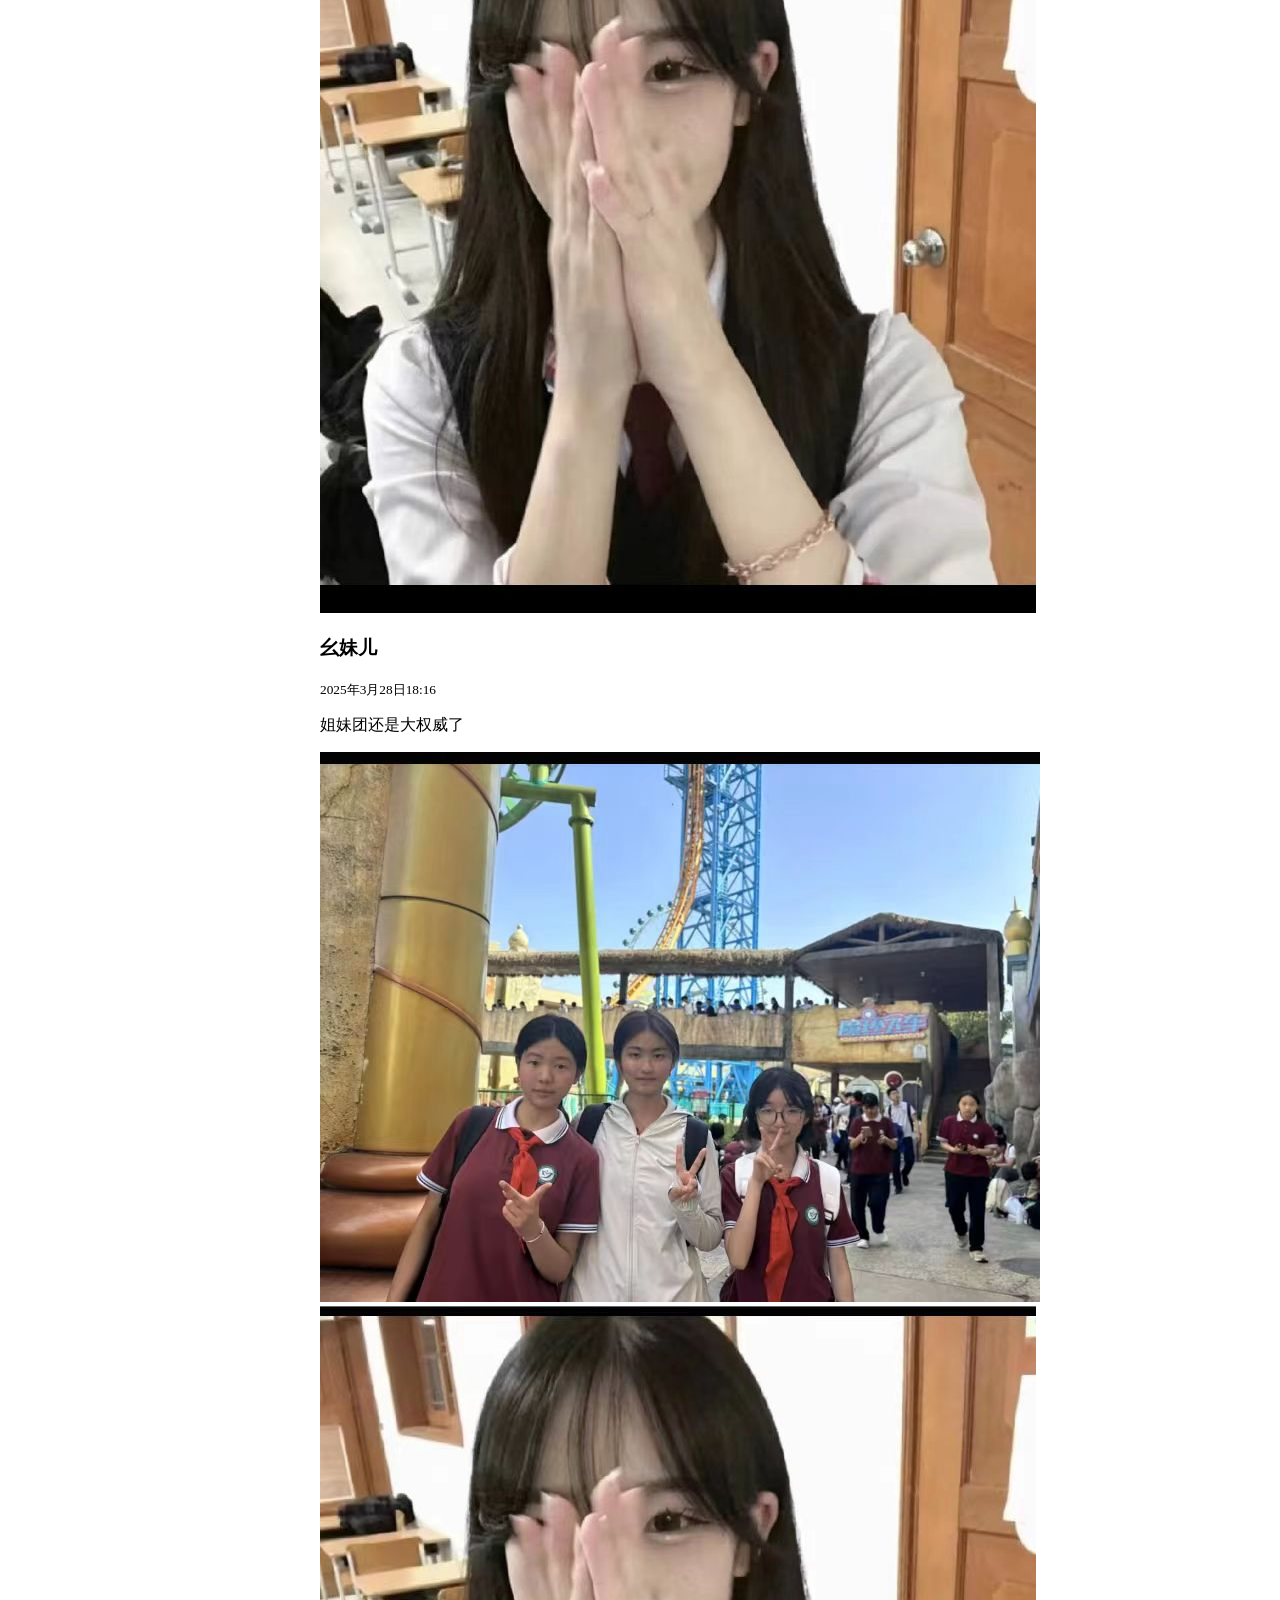
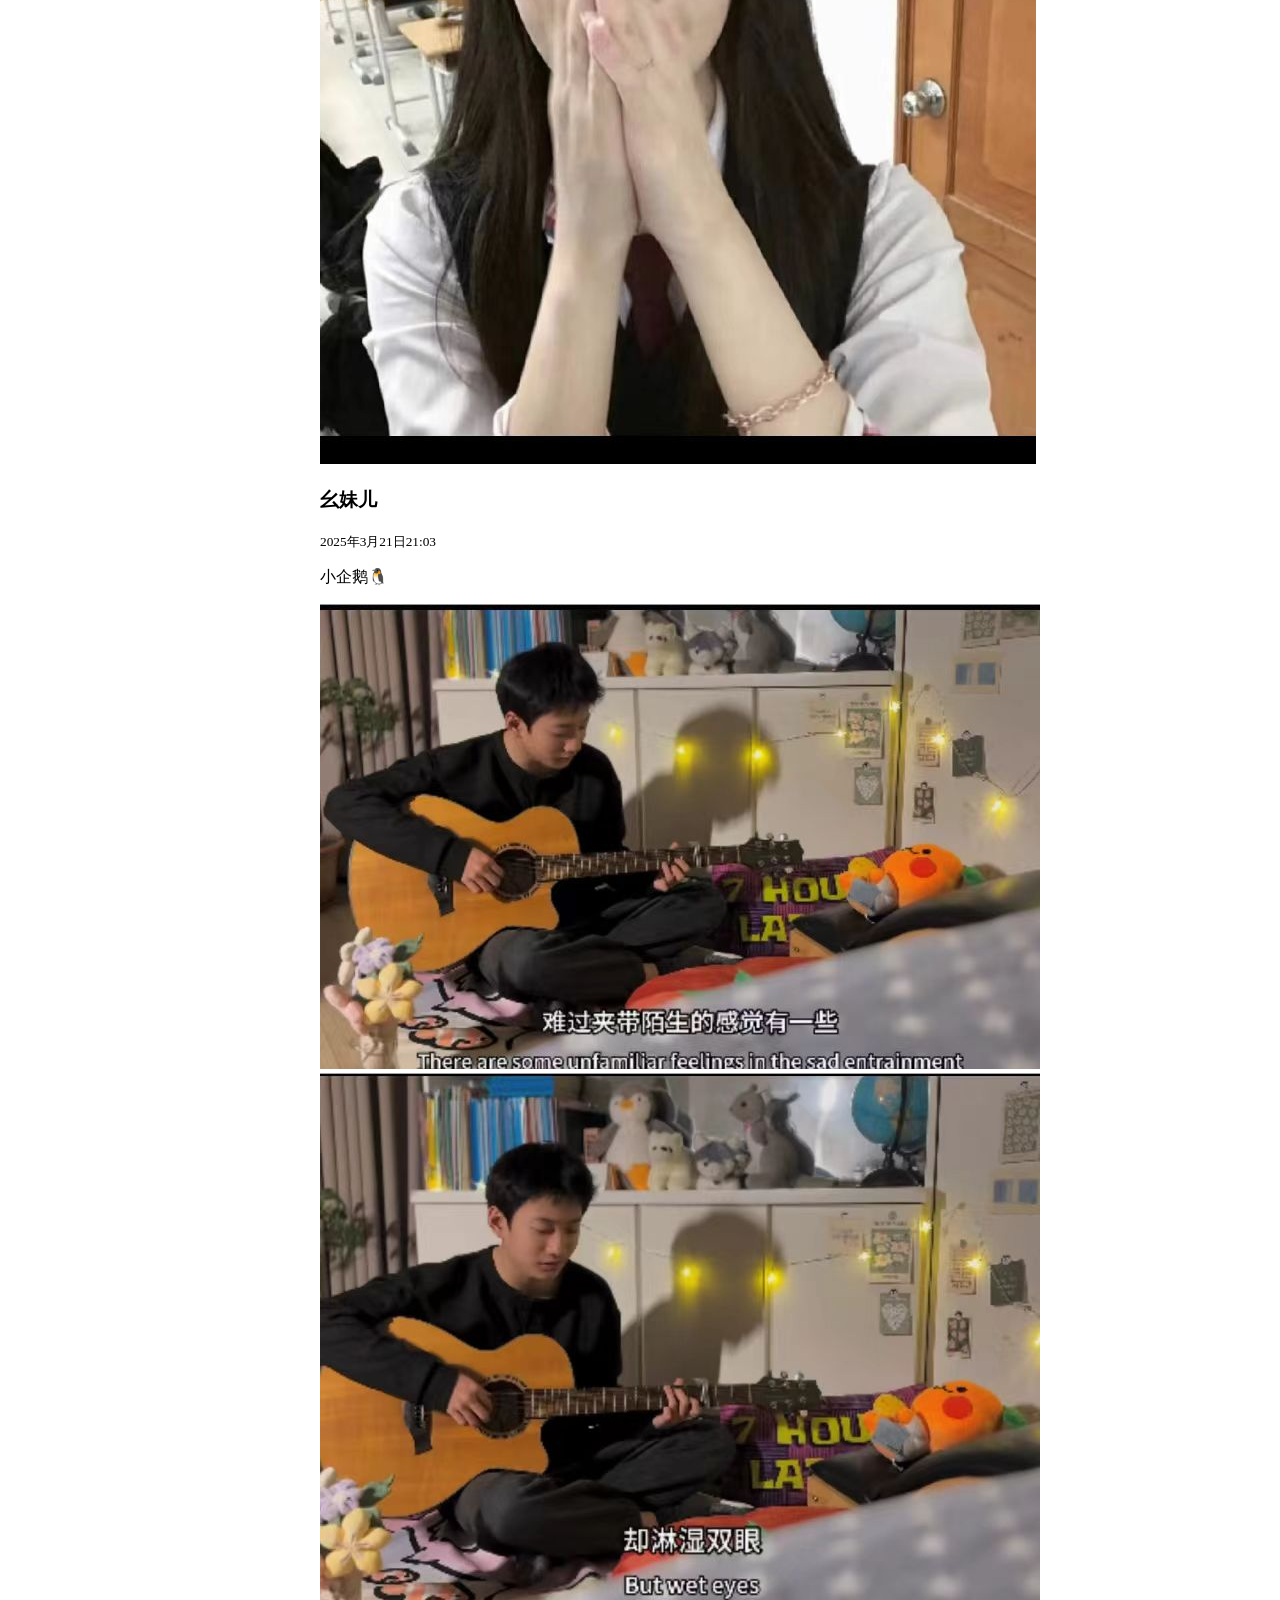
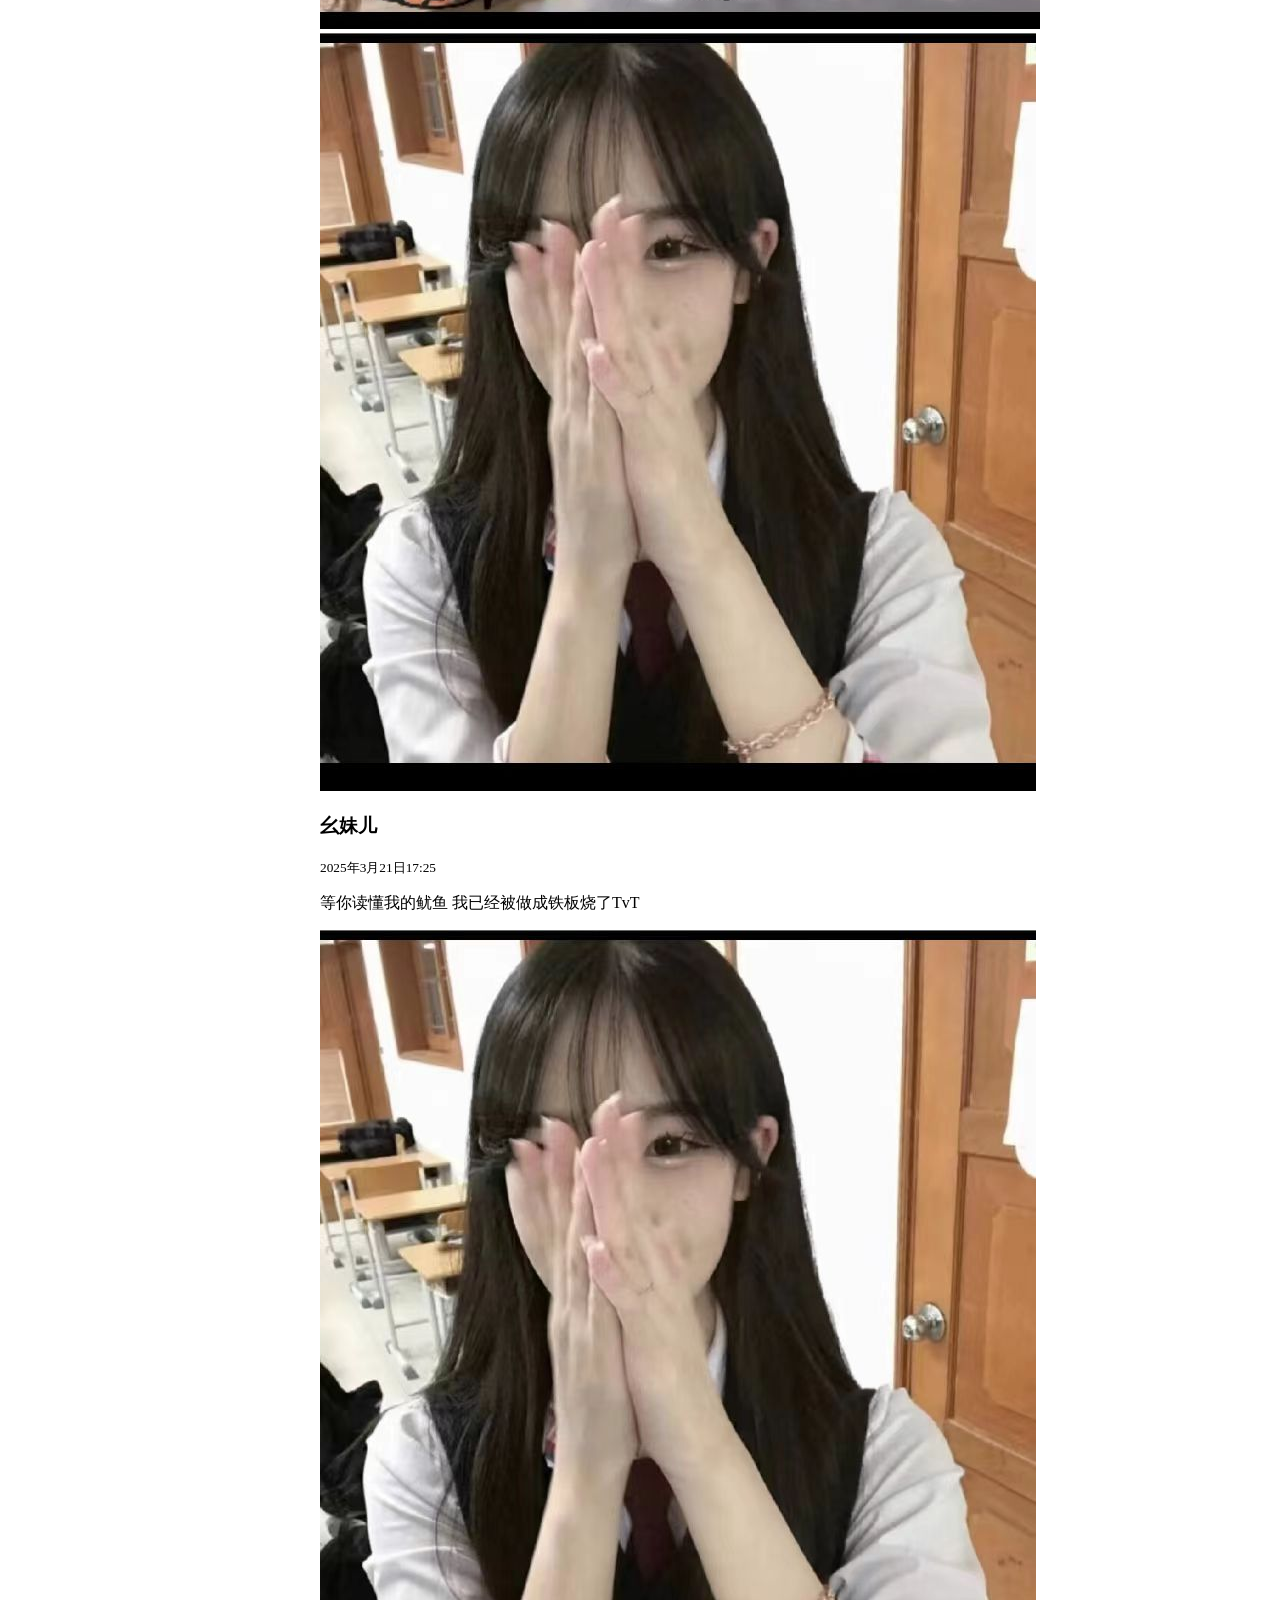
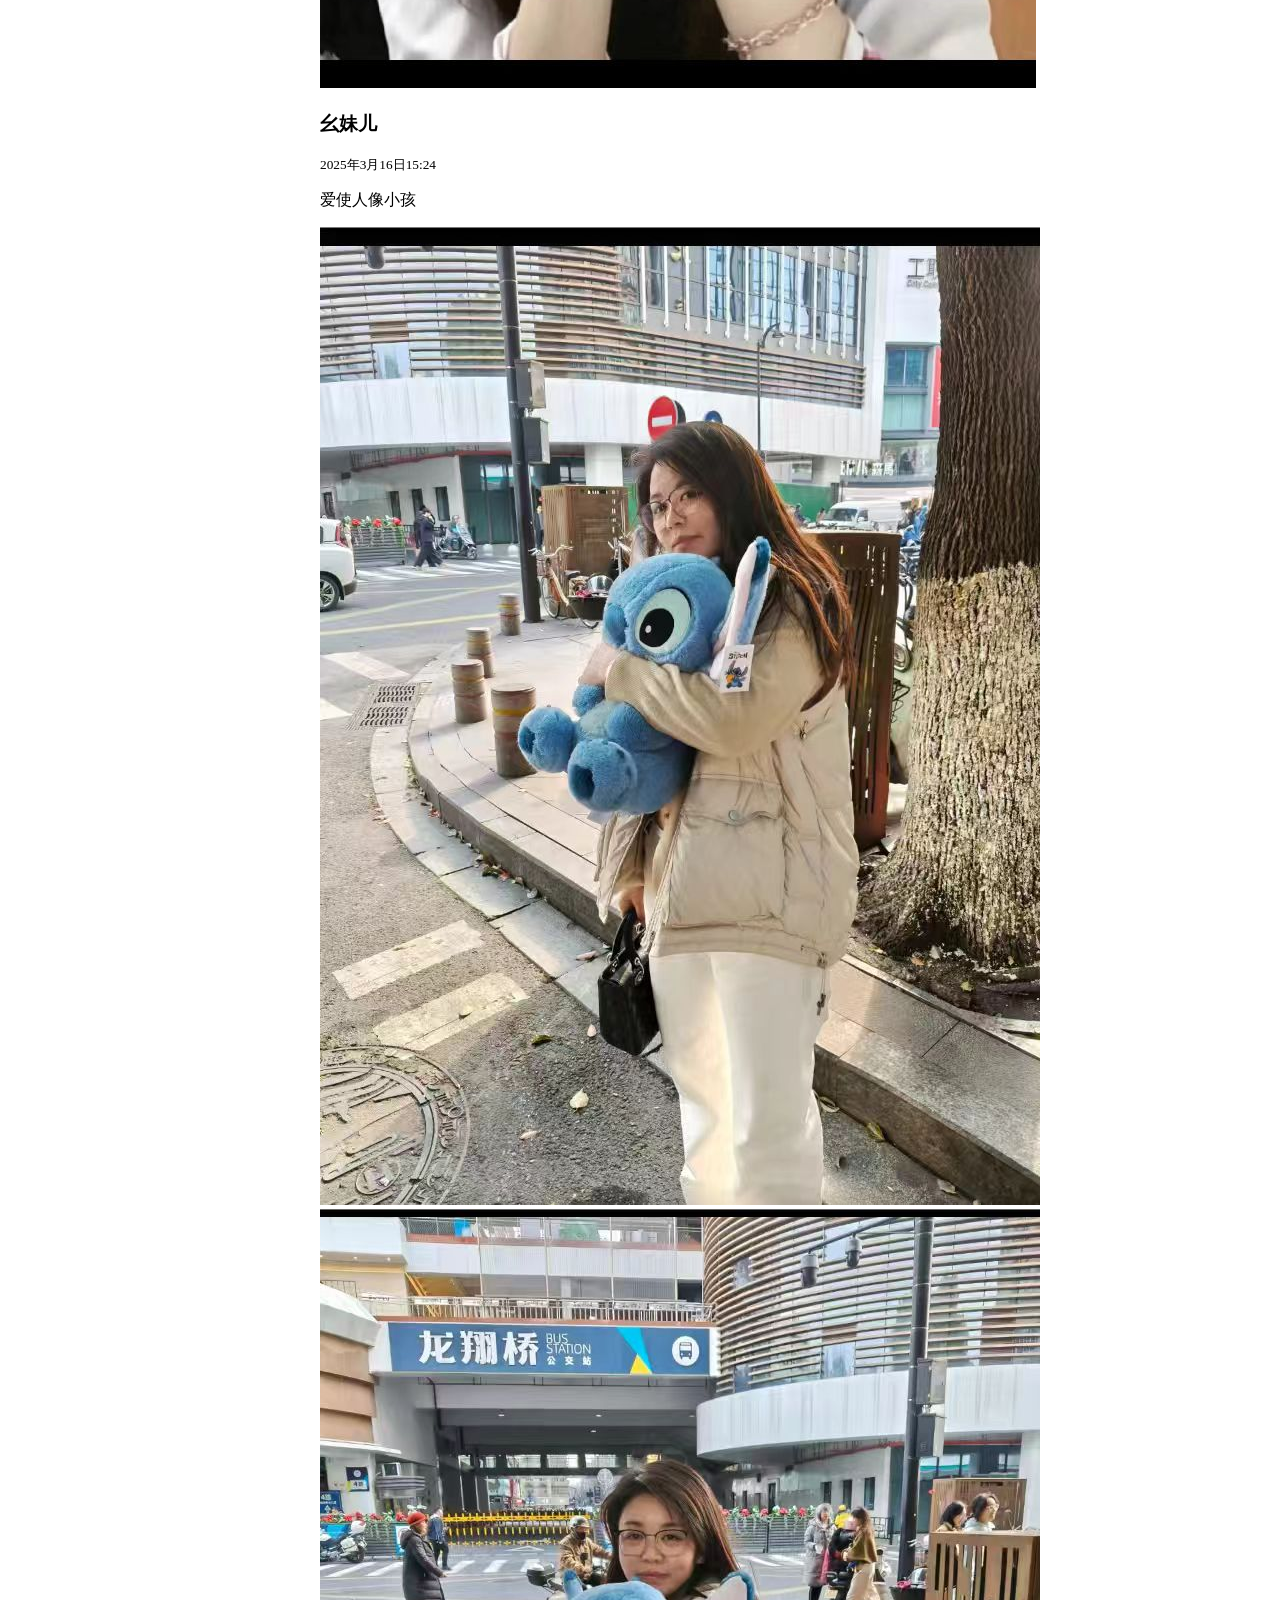
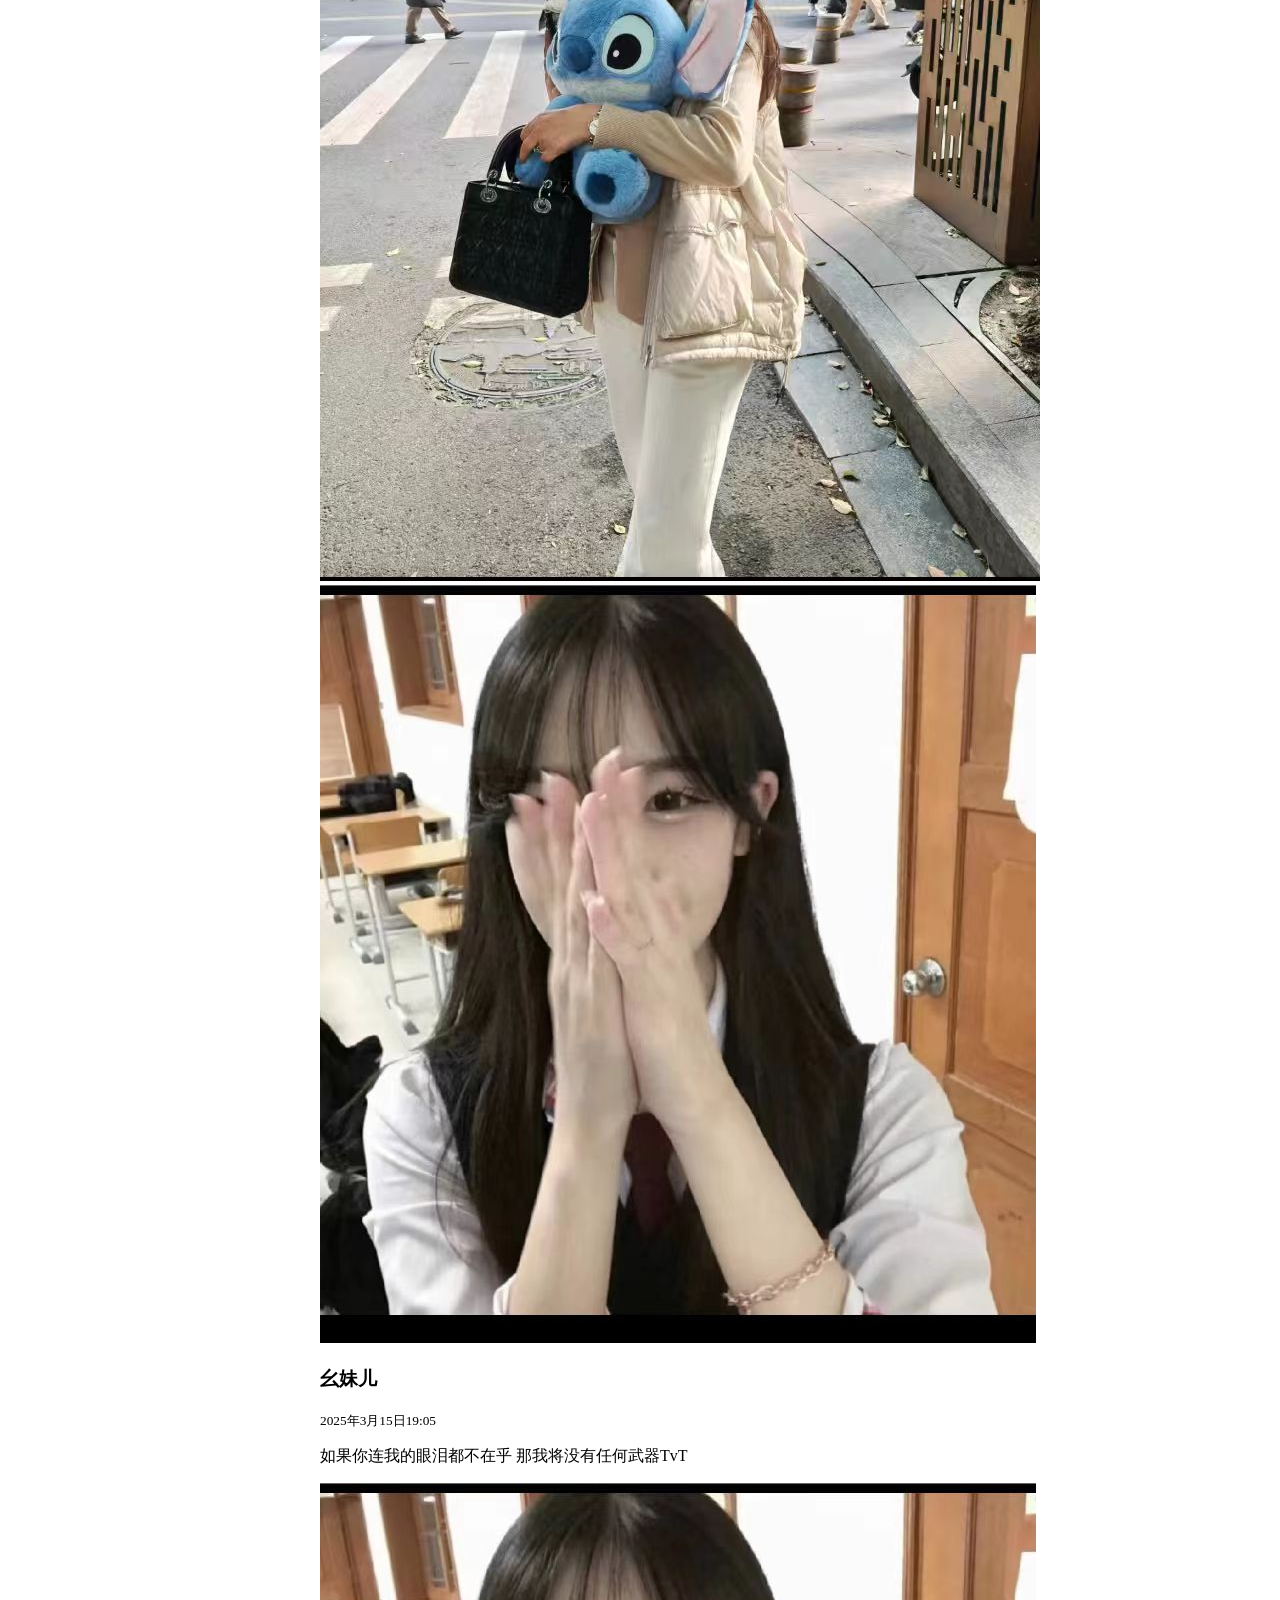
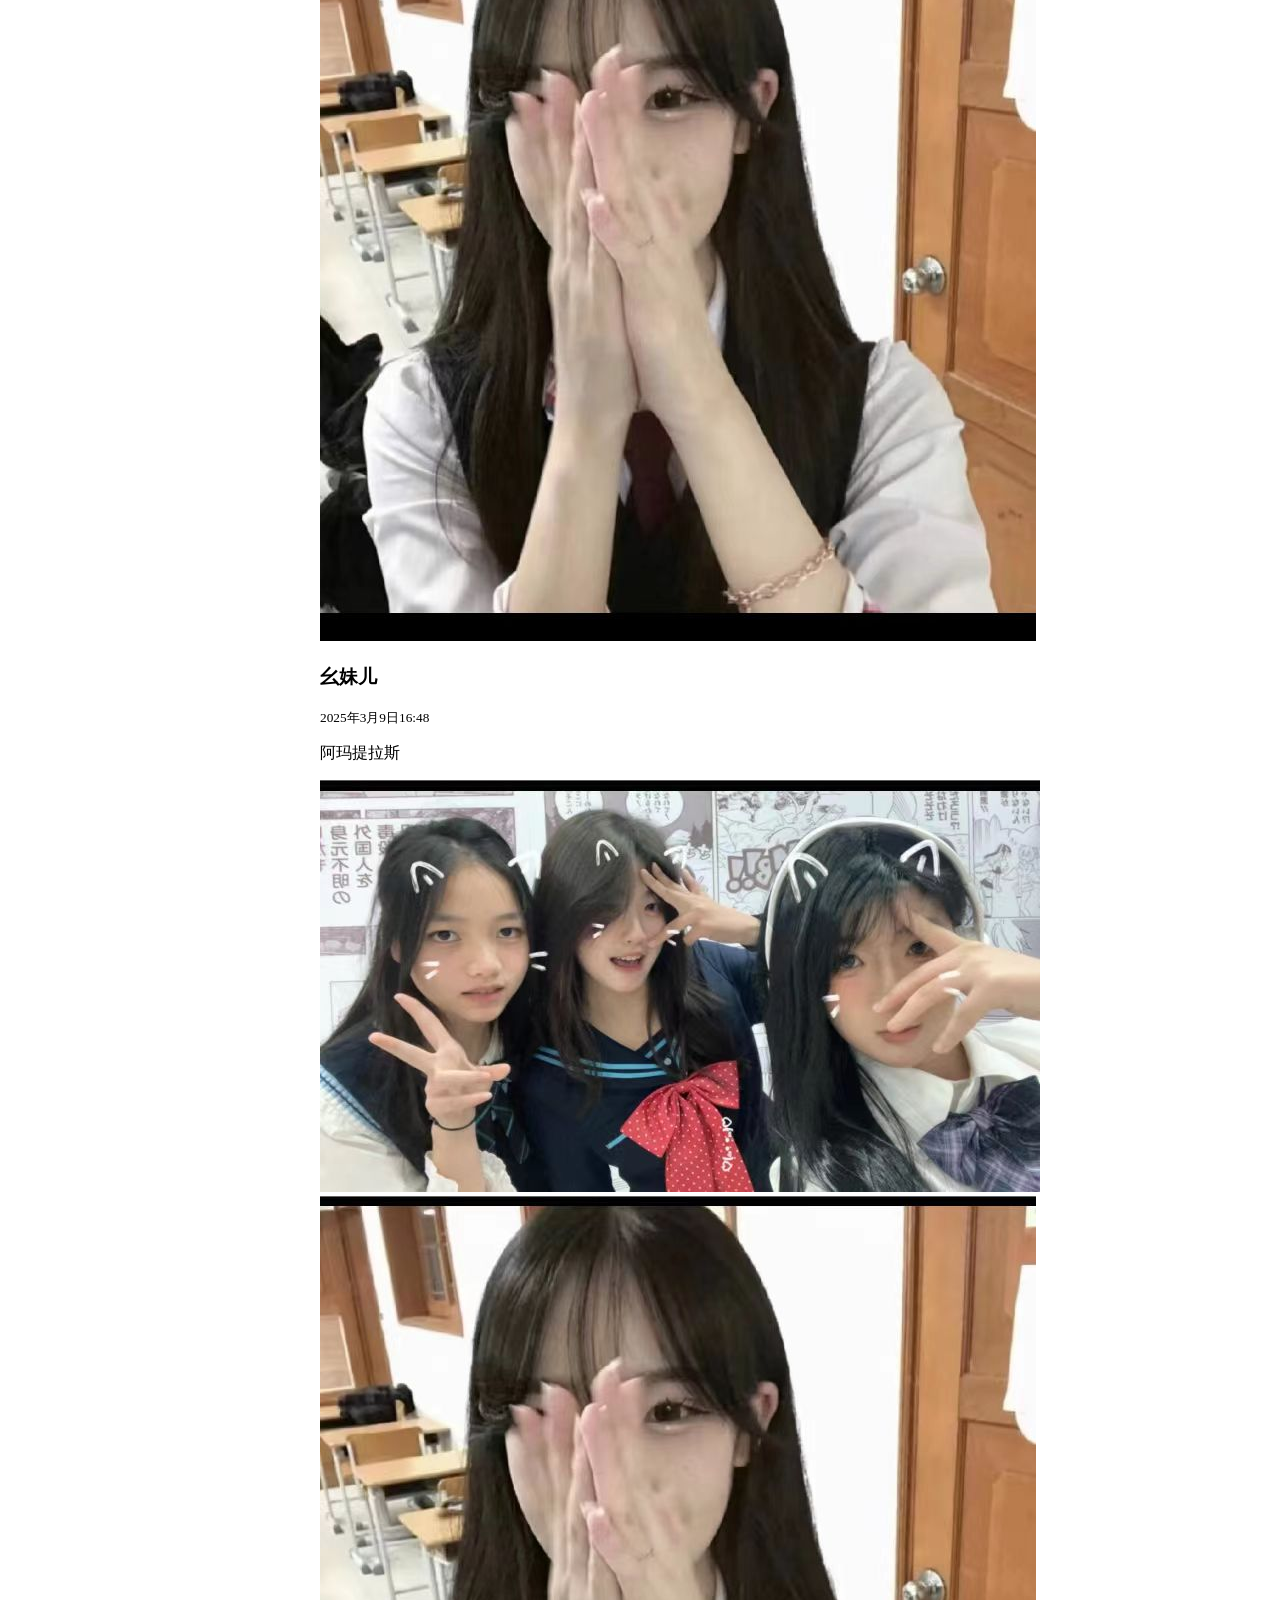
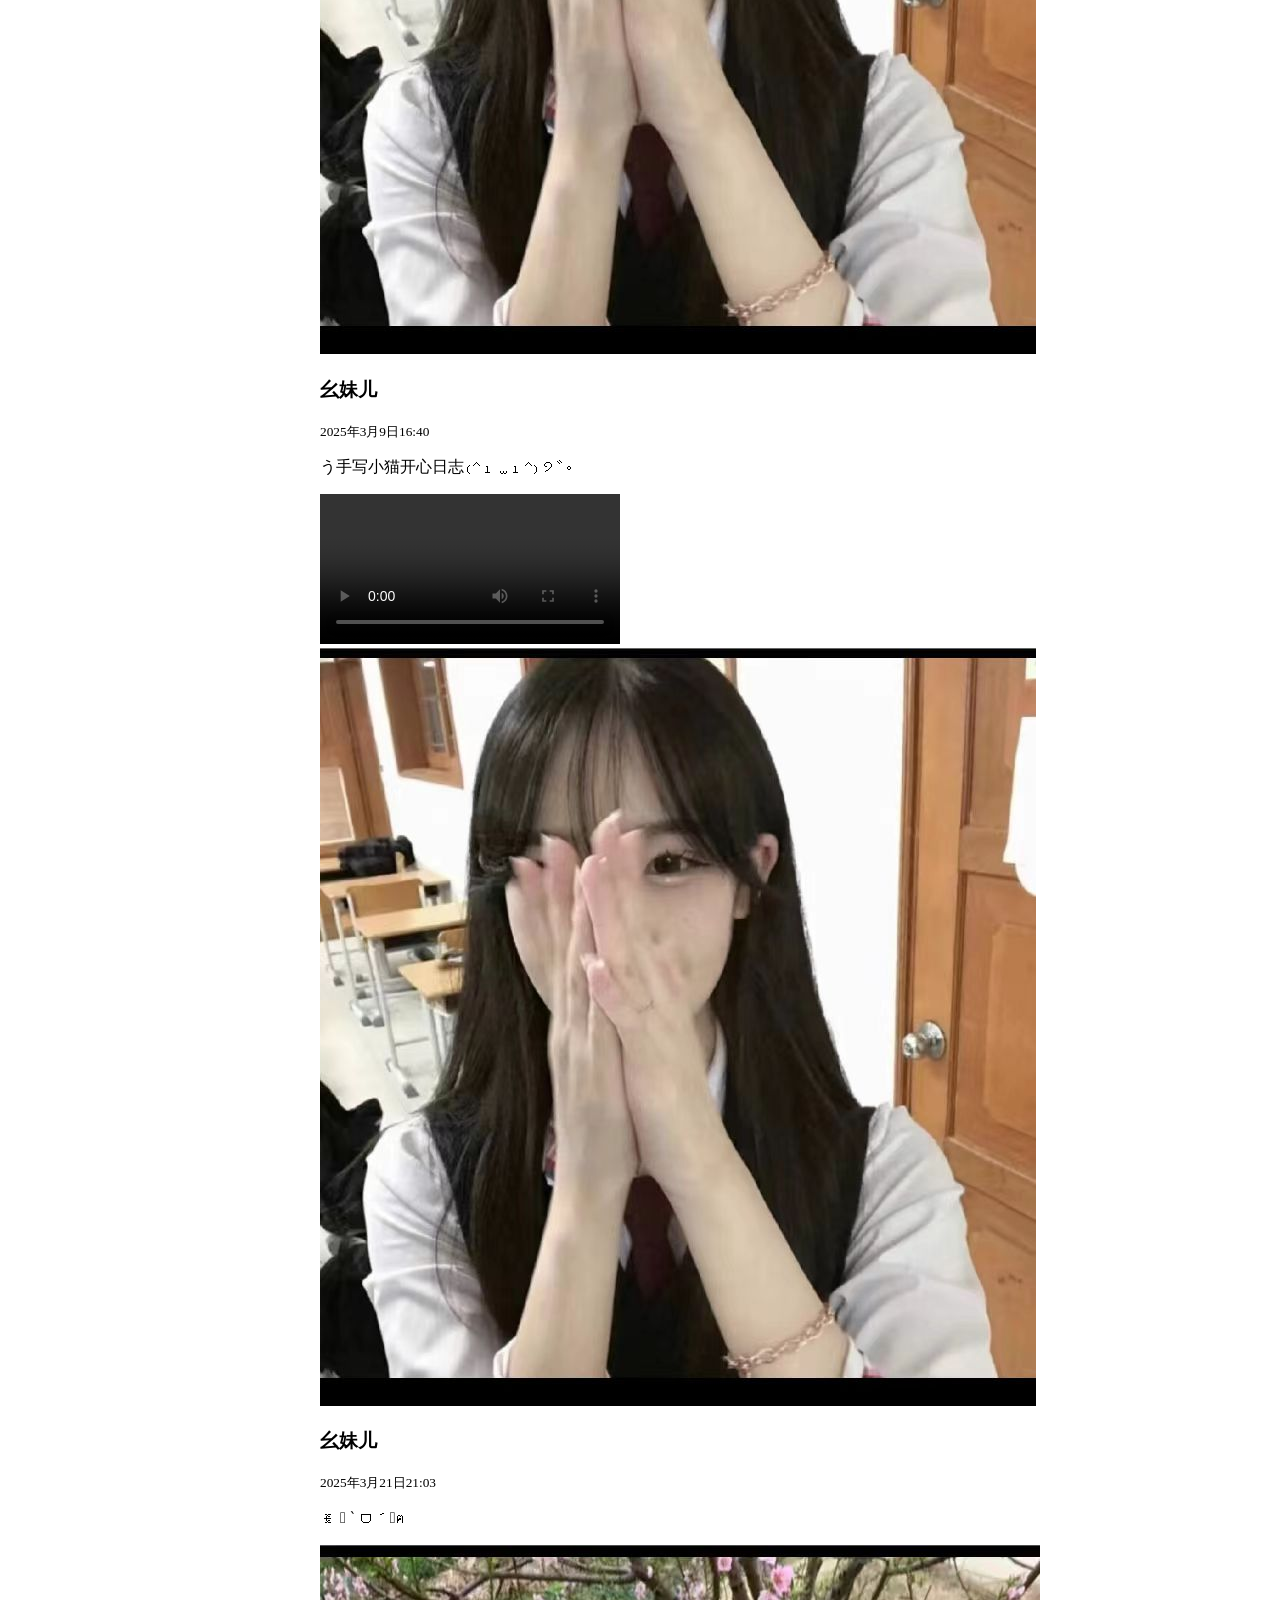
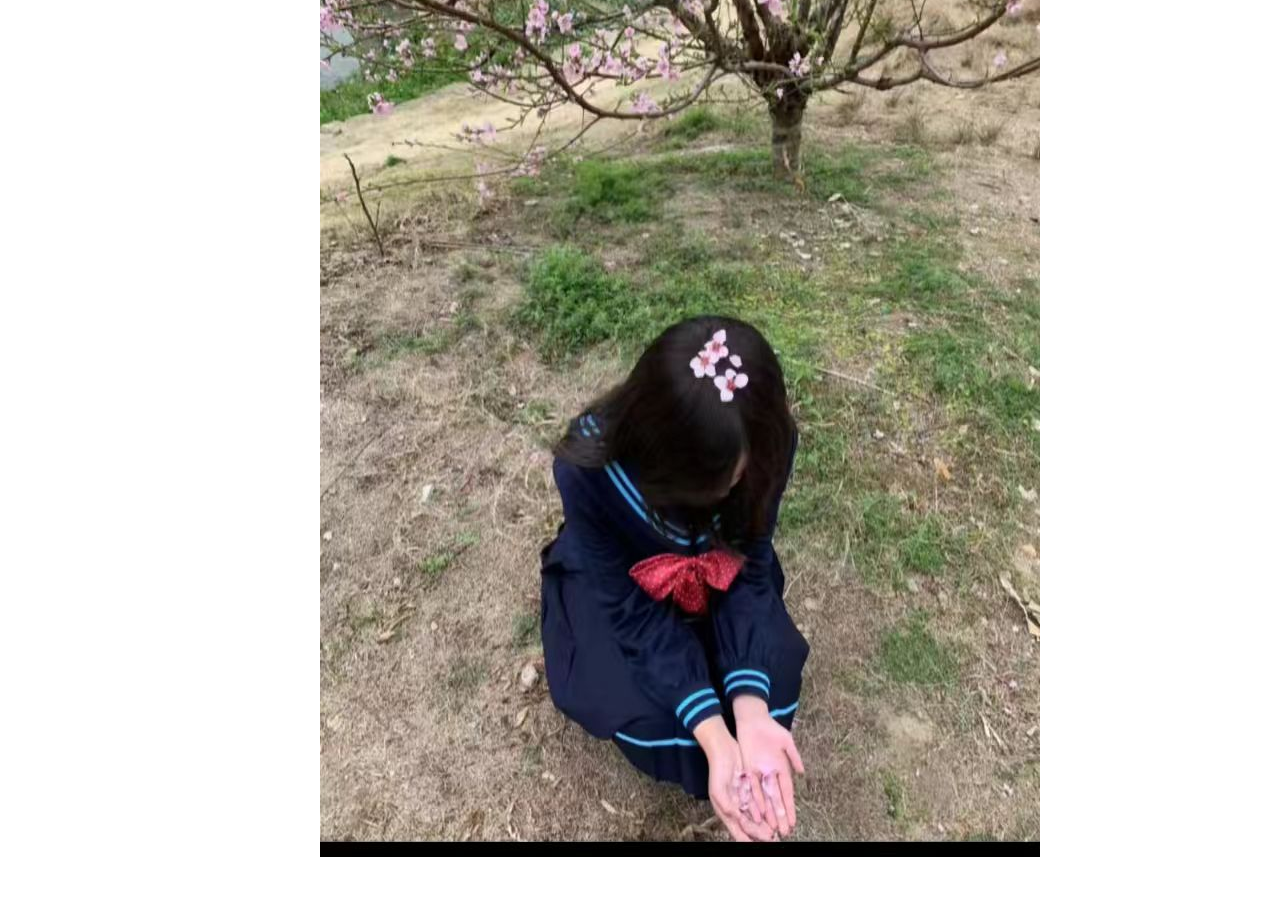
==== commit 09d3c2fa: "Update index2.html" ====
--- a/index2.html
+++ b/index2.html
@@ -80,7 +80,7 @@
                     </div>
                 </div>
                 <div class="moment-content">
-                    <p>姐妹还是大权威了</p >
+                    <p>姐妹团还是大权威了</p >
                     <img src="1.jpg" alt="图文内容图片" style="max-width: 100%; height: auto;">
                 </div>
             </div>
